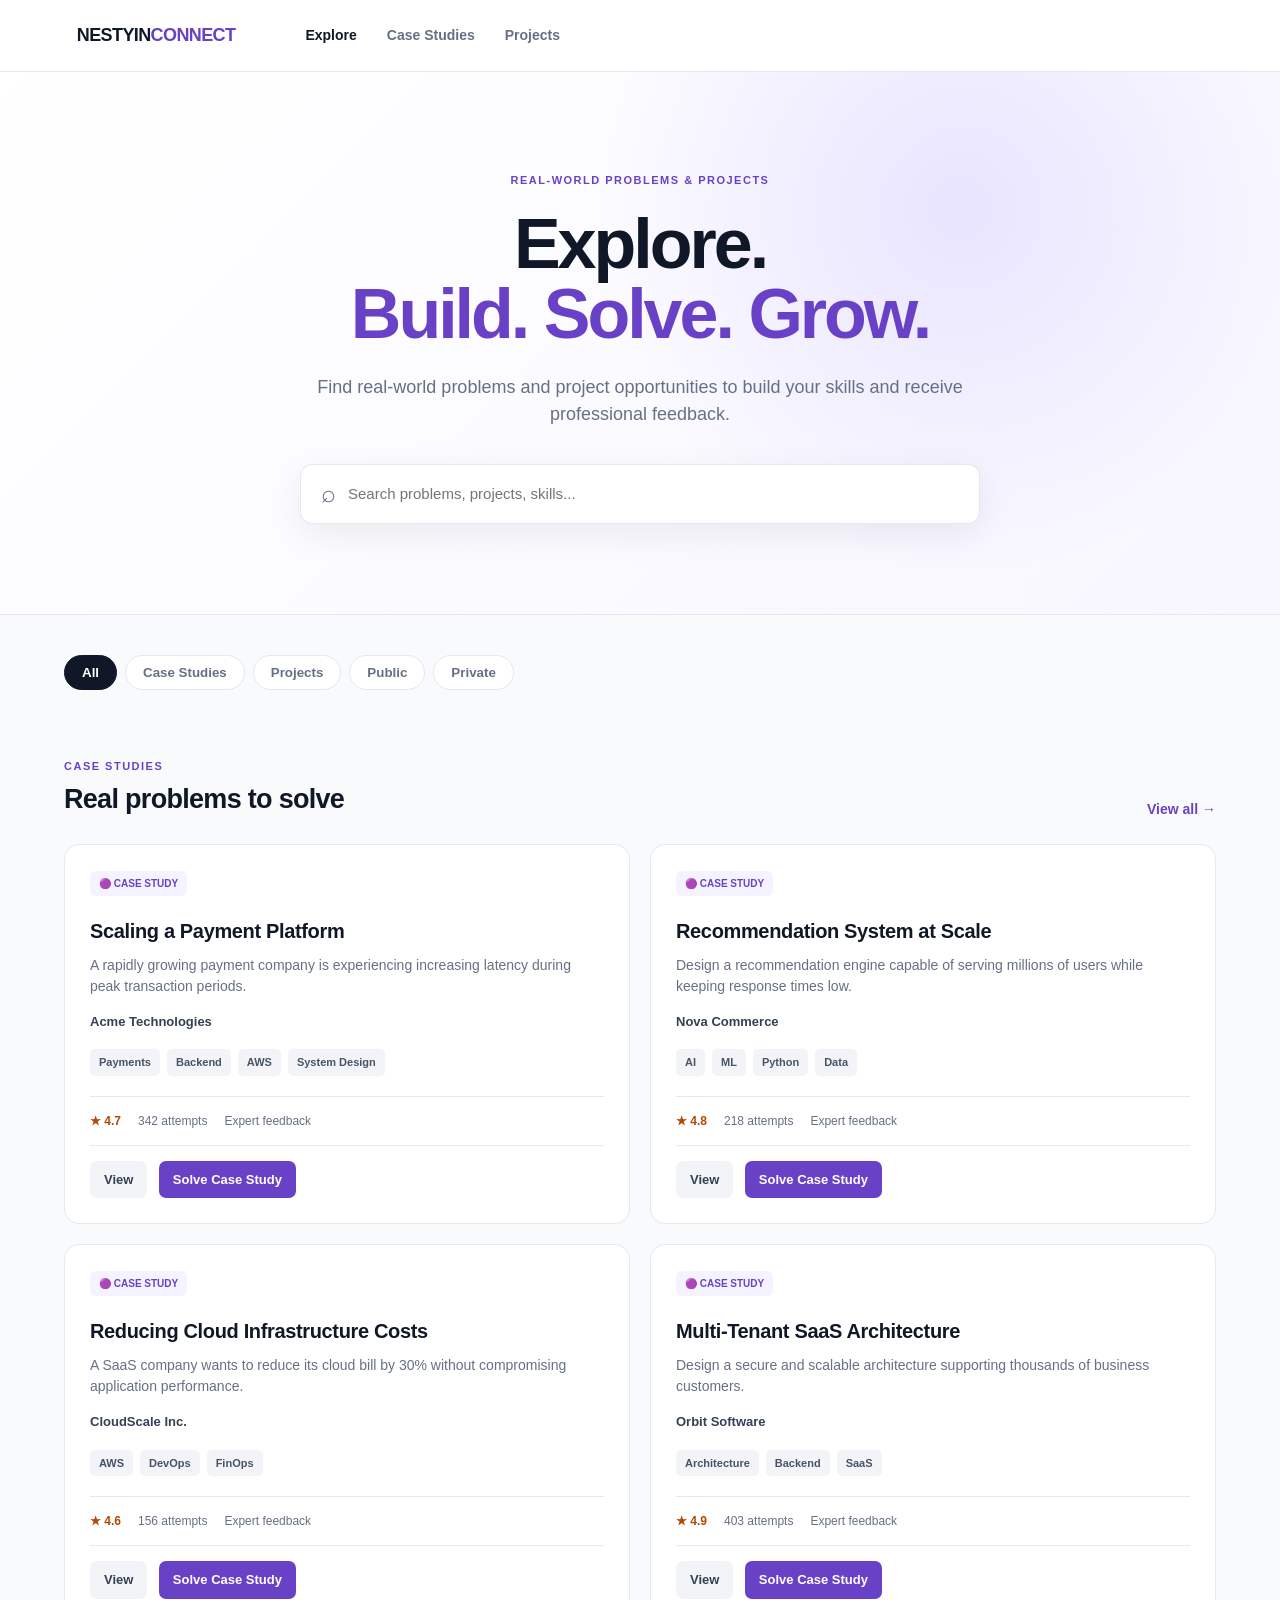
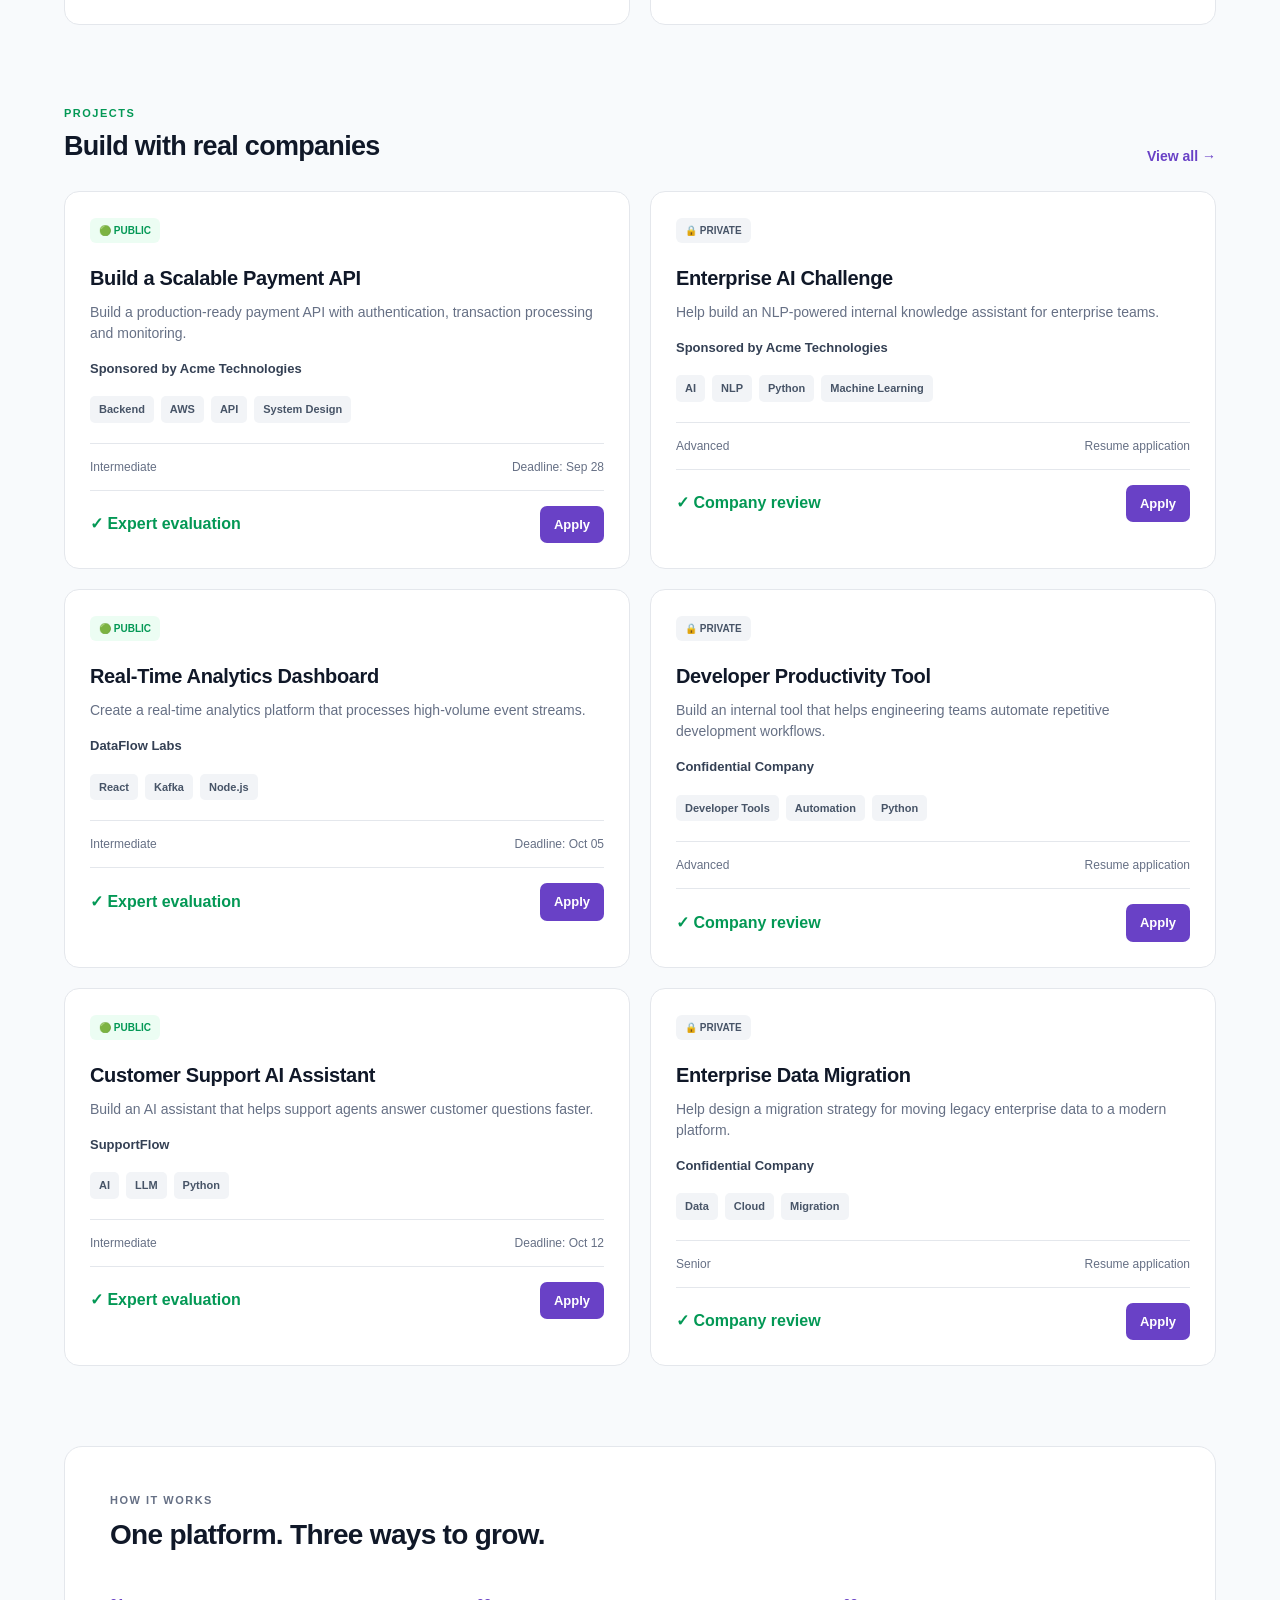
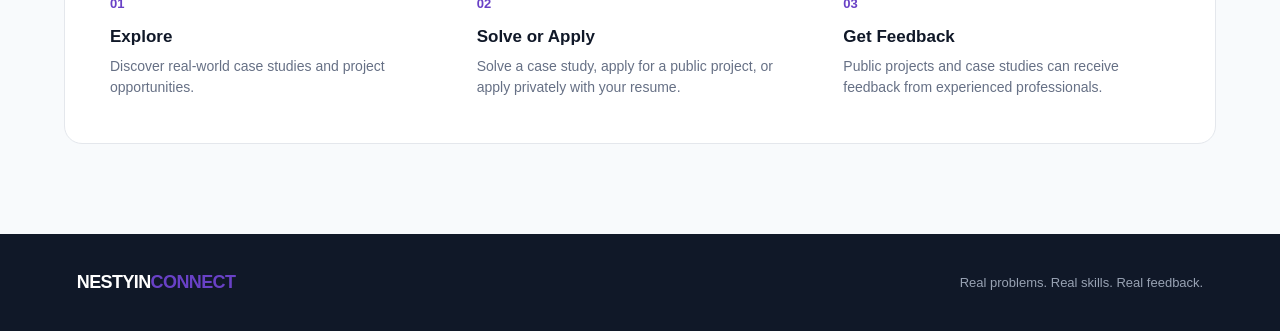
==== index.html @ cf571d7b "Remove test Worker flow" ====
<!DOCTYPE html>
<html lang="en">

<head>
  <meta charset="UTF-8">

  <meta
    name="viewport"
    content="width=device-width, initial-scale=1.0"
  >

  <title>Nestyin Connect — Explore</title>

  <link rel="stylesheet" href="style.css">
</head>


<body>


<header class="navbar">

  <div class="logo">
    NESTYIN<span>CONNECT</span>
  </div>

  <nav>

    <a
      href="index.html"
      class="active"
    >
      Explore
    </a>

    <a href="#case-studies">
      Case Studies
    </a>

    <a href="#projects">
      Projects
    </a>

  </nav>

</header>



<main>


<!-- HERO -->

<section class="hero">

  <div class="hero-content">

    <div class="eyebrow">
      REAL-WORLD PROBLEMS & PROJECTS
    </div>


    <h1>
      Explore.<br>
      <span>Build. Solve. Grow.</span>
    </h1>


    <p>
      Find real-world problems and project
      opportunities to build your skills
      and receive professional feedback.
    </p>


    <div class="search-box">

      <span>⌕</span>

      <input
        id="searchInput"
        type="text"
        placeholder="Search problems, projects, skills..."
      >

    </div>

  </div>

</section>



<section class="content">


<!-- FILTERS -->

<div class="filters">

  <button
    class="filter active"
    data-filter="all"
  >
    All
  </button>


  <button
    class="filter"
    data-filter="case"
  >
    Case Studies
  </button>


  <button
    class="filter"
    data-filter="project"
  >
    Projects
  </button>


  <button
    class="filter"
    data-filter="public"
  >
    Public
  </button>


  <button
    class="filter"
    data-filter="private"
  >
    Private
  </button>

</div>



<!-- CASE STUDIES -->

<section
  class="section"
  id="case-studies"
>

  <div class="section-header">

    <div>

      <div class="section-label purple">
        CASE STUDIES
      </div>

      <h2>
        Real problems to solve
      </h2>

    </div>


    <a href="#case-studies">
      View all →
    </a>

  </div>



  <div class="cards">


    <!-- CASE STUDY 1 -->

    <article
      class="card searchable case-item"
    >

      <div class="badge case">
        🟣 CASE STUDY
      </div>


      <h3>
        Scaling a Payment Platform
      </h3>


      <p>
        A rapidly growing payment company is
        experiencing increasing latency during
        peak transaction periods.
      </p>


      <div class="company">
        Acme Technologies
      </div>


      <div class="tags">

        <span>Payments</span>
        <span>Backend</span>
        <span>AWS</span>
        <span>System Design</span>

      </div>


      <div class="card-info">

        <span>★ 4.7</span>

        <span>342 attempts</span>

        <span>Expert feedback</span>

      </div>


      <div class="card-footer">

        <div>

          <a
            href="case-study.html"
            class="secondary"
          >
            View
          </a>

          <a
            href="solve-case-study.html?caseId=case-payment-scaling"
            class="primary"
          >
            Solve Case Study
          </a>

        </div>

      </div>

    </article>



    <!-- CASE STUDY 2 -->

    <article
      class="card searchable case-item"
    >

      <div class="badge case">
        🟣 CASE STUDY
      </div>


      <h3>
        Recommendation System at Scale
      </h3>


      <p>
        Design a recommendation engine capable
        of serving millions of users while
        keeping response times low.
      </p>


      <div class="company">
        Nova Commerce
      </div>


      <div class="tags">

        <span>AI</span>
        <span>ML</span>
        <span>Python</span>
        <span>Data</span>

      </div>


      <div class="card-info">

        <span>★ 4.8</span>

        <span>218 attempts</span>

        <span>Expert feedback</span>

      </div>


      <div class="card-footer">

        <div>

          <a
            href="case-study.html"
            class="secondary"
          >
            View
          </a>

          <a
            href="solve-case-study.html?caseId=case-recommendation-scale"
            class="primary"
          >
            Solve Case Study
          </a>

        </div>

      </div>

    </article>



    <!-- CASE STUDY 3 -->

    <article
      class="card searchable case-item"
    >

      <div class="badge case">
        🟣 CASE STUDY
      </div>


      <h3>
        Reducing Cloud Infrastructure Costs
      </h3>


      <p>
        A SaaS company wants to reduce its
        cloud bill by 30% without compromising
        application performance.
      </p>


      <div class="company">
        CloudScale Inc.
      </div>


      <div class="tags">

        <span>AWS</span>
        <span>DevOps</span>
        <span>FinOps</span>

      </div>


      <div class="card-info">

        <span>★ 4.6</span>

        <span>156 attempts</span>

        <span>Expert feedback</span>

      </div>


      <div class="card-footer">

        <div>

          <a
            href="case-study.html"
            class="secondary"
          >
            View
          </a>

          <a
            href="solve-case-study.html?caseId=case-cloud-cost-reduction"
            class="primary"
          >
            Solve Case Study
          </a>

        </div>

      </div>

    </article>



    <!-- CASE STUDY 4 -->

    <article
      class="card searchable case-item"
    >

      <div class="badge case">
        🟣 CASE STUDY
      </div>


      <h3>
        Multi-Tenant SaaS Architecture
      </h3>


      <p>
        Design a secure and scalable architecture
        supporting thousands of business customers.
      </p>


      <div class="company">
        Orbit Software
      </div>


      <div class="tags">

        <span>Architecture</span>
        <span>Backend</span>
        <span>SaaS</span>

      </div>


      <div class="card-info">

        <span>★ 4.9</span>

        <span>403 attempts</span>

        <span>Expert feedback</span>

      </div>


      <div class="card-footer">

        <div>

          <a
            href="case-study.html"
            class="secondary"
          >
            View
          </a>

          <a
            href="solve-case-study.html?caseId=case-multitenant-saas"
            class="primary"
          >
            Solve Case Study
          </a>

        </div>

      </div>

    </article>

  </div>

</section>



<!-- PROJECTS -->

<section
  class="section"
  id="projects"
>

  <div class="section-header">

    <div>

      <div class="section-label green">
        PROJECTS
      </div>

      <h2>
        Build with real companies
      </h2>

    </div>


    <a href="#projects">
      View all →
    </a>

  </div>



  <div class="cards">


    <!-- PUBLIC PROJECT 1 -->

    <article
      class="card searchable project-item public-item"
    >

      <div class="badge public">
        🟢 PUBLIC
      </div>


      <h3>
        Build a Scalable Payment API
      </h3>


      <p>
        Build a production-ready payment API
        with authentication, transaction processing
        and monitoring.
      </p>


      <div class="company">
        Sponsored by Acme Technologies
      </div>


      <div class="tags">

        <span>Backend</span>
        <span>AWS</span>
        <span>API</span>
        <span>System Design</span>

      </div>


      <div class="project-meta">

        <span>Intermediate</span>

        <span>Deadline: Sep 28</span>

      </div>


      <div class="card-footer">

        <span class="evaluation">
          ✓ Expert evaluation
        </span>


        <a
          href="apply.html?projectId=project-payment-api&type=public"
          class="primary"
        >
          Apply
        </a>

      </div>

    </article>



    <!-- PRIVATE PROJECT 1 -->

    <article
      class="card searchable project-item private-item"
    >

      <div class="badge private">
        🔒 PRIVATE
      </div>


      <h3>
        Enterprise AI Challenge
      </h3>


      <p>
        Help build an NLP-powered internal
        knowledge assistant for enterprise teams.
      </p>


      <div class="company">
        Sponsored by Acme Technologies
      </div>


      <div class="tags">

        <span>AI</span>
        <span>NLP</span>
        <span>Python</span>
        <span>Machine Learning</span>

      </div>


      <div class="project-meta">

        <span>Advanced</span>

        <span>Resume application</span>

      </div>


      <div class="card-footer">

        <span class="evaluation">
          ✓ Company review
        </span>


        <a
          href="apply.html?projectId=project-enterprise-ai&type=private"
          class="primary"
        >
          Apply
        </a>

      </div>

    </article>



    <!-- PUBLIC PROJECT 2 -->

    <article
      class="card searchable project-item public-item"
    >

      <div class="badge public">
        🟢 PUBLIC
      </div>


      <h3>
        Real-Time Analytics Dashboard
      </h3>


      <p>
        Create a real-time analytics platform
        that processes high-volume event streams.
      </p>


      <div class="company">
        DataFlow Labs
      </div>


      <div class="tags">

        <span>React</span>
        <span>Kafka</span>
        <span>Node.js</span>

      </div>


      <div class="project-meta">

        <span>Intermediate</span>

        <span>Deadline: Oct 05</span>

      </div>


      <div class="card-footer">

        <span class="evaluation">
          ✓ Expert evaluation
        </span>


        <a
          href="apply.html?projectId=project-realtime-analytics&type=public"
          class="primary"
        >
          Apply
        </a>

      </div>

    </article>



    <!-- PRIVATE PROJECT 2 -->

    <article
      class="card searchable project-item private-item"
    >

      <div class="badge private">
        🔒 PRIVATE
      </div>


      <h3>
        Developer Productivity Tool
      </h3>


      <p>
        Build an internal tool that helps
        engineering teams automate repetitive
        development workflows.
      </p>


      <div class="company">
        Confidential Company
      </div>


      <div class="tags">

        <span>Developer Tools</span>
        <span>Automation</span>
        <span>Python</span>

      </div>


      <div class="project-meta">

        <span>Advanced</span>

        <span>Resume application</span>

      </div>


      <div class="card-footer">

        <span class="evaluation">
          ✓ Company review
        </span>


        <a
          href="apply.html?projectId=project-developer-productivity&type=private"
          class="primary"
        >
          Apply
        </a>

      </div>

    </article>



    <!-- PUBLIC PROJECT 3 -->

    <article
      class="card searchable project-item public-item"
    >

      <div class="badge public">
        🟢 PUBLIC
      </div>


      <h3>
        Customer Support AI Assistant
      </h3>


      <p>
        Build an AI assistant that helps
        support agents answer customer questions faster.
      </p>


      <div class="company">
        SupportFlow
      </div>


      <div class="tags">

        <span>AI</span>
        <span>LLM</span>
        <span>Python</span>

      </div>


      <div class="project-meta">

        <span>Intermediate</span>

        <span>Deadline: Oct 12</span>

      </div>


      <div class="card-footer">

        <span class="evaluation">
          ✓ Expert evaluation
        </span>


        <a
          href="apply.html?projectId=project-support-ai&type=public"
          class="primary"
        >
          Apply
        </a>

      </div>

    </article>



    <!-- PRIVATE PROJECT 3 -->

    <article
      class="card searchable project-item private-item"
    >

      <div class="badge private">
        🔒 PRIVATE
      </div>


      <h3>
        Enterprise Data Migration
      </h3>


      <p>
        Help design a migration strategy for
        moving legacy enterprise data to a modern platform.
      </p>


      <div class="company">
        Confidential Company
      </div>


      <div class="tags">

        <span>Data</span>
        <span>Cloud</span>
        <span>Migration</span>

      </div>


      <div class="project-meta">

        <span>Senior</span>

        <span>Resume application</span>

      </div>


      <div class="card-footer">

        <span class="evaluation">
          ✓ Company review
        </span>


        <a
          href="apply.html?projectId=project-enterprise-migration&type=private"
          class="primary"
        >
          Apply
        </a>

      </div>

    </article>

  </div>

</section>



<!-- HOW IT WORKS -->

<section class="how">

  <div class="section-label">
    HOW IT WORKS
  </div>


  <h2>
    One platform. Three ways to grow.
  </h2>


  <div class="steps">


    <div class="step">

      <span>01</span>

      <h3>
        Explore
      </h3>

      <p>
        Discover real-world case studies
        and project opportunities.
      </p>

    </div>


    <div class="step">

      <span>02</span>

      <h3>
        Solve or Apply
      </h3>

      <p>
        Solve a case study, apply for a public
        project, or apply privately with your resume.
      </p>

    </div>


    <div class="step">

      <span>03</span>

      <h3>
        Get Feedback
      </h3>

      <p>
        Public projects and case studies can
        receive feedback from experienced professionals.
      </p>

    </div>

  </div>

</section>


</section>

</main>



<footer>

  <div class="logo">
    NESTYIN<span>CONNECT</span>
  </div>


  <p>
    Real problems. Real skills. Real feedback.
  </p>

</footer>



<script src="app.js"></script>
</body>

</html>
---- style.css ----
* {
  box-sizing: border-box;
  margin: 0;
  padding: 0;
}


:root {

  --background: #f8fafc;

  --white: #ffffff;

  --text: #101828;

  --muted: #667085;

  --border: #e4e7ec;

  --purple: #6941c6;

  --purple-light: #f4f3ff;

  --green: #039855;

  --green-light: #ecfdf3;

  --private: #475467;

  --private-light: #f2f4f7;

}


html {
  scroll-behavior: smooth;
}


body {

  font-family:
    Inter,
    -apple-system,
    BlinkMacSystemFont,
    "Segoe UI",
    sans-serif;

  background: var(--background);

  color: var(--text);

  line-height: 1.5;

}



/* NAVBAR */

.navbar {

  height: 72px;

  padding: 0 6%;

  display: flex;

  align-items: center;

  gap: 70px;

  background: rgba(255, 255, 255, .96);

  border-bottom: 1px solid var(--border);

  position: sticky;

  top: 0;

  z-index: 20;

  backdrop-filter: blur(10px);

}


.logo {

  font-size: 18px;

  font-weight: 850;

  letter-spacing: -.6px;

  white-space: nowrap;

}


.logo span {
  color: var(--purple);
}


nav {

  display: flex;

  gap: 30px;

}


nav a {

  text-decoration: none;

  color: var(--muted);

  font-size: 14px;

  font-weight: 600;

}


nav a:hover,
nav a.active {

  color: var(--text);

}



/* HERO */

.hero {

  padding: 95px 20px 90px;

  background:

    radial-gradient(
      circle at 75% 25%,
      #e9e4ff 0,
      transparent 35%
    ),

    linear-gradient(
      135deg,
      #ffffff,
      #f8f6ff
    );

  border-bottom: 1px solid var(--border);

}


.hero-content {

  max-width: 850px;

  margin: auto;

  text-align: center;

}


.eyebrow {

  display: inline-block;

  color: var(--purple);

  font-size: 11px;

  font-weight: 800;

  letter-spacing: 1.5px;

  margin-bottom: 20px;

}


.hero h1 {

  font-size: clamp(42px, 6vw, 70px);

  line-height: 1;

  letter-spacing: -3px;

  margin-bottom: 25px;

}


.hero h1 span {
  color: var(--purple);
}


.hero p {

  max-width: 650px;

  margin: auto;

  color: var(--muted);

  font-size: 18px;

}



/* SEARCH */

.search-box {

  max-width: 680px;

  height: 60px;

  margin: 36px auto 0;

  padding: 0 20px;

  display: flex;

  align-items: center;

  gap: 12px;

  background: white;

  border: 1px solid var(--border);

  border-radius: 12px;

  box-shadow:
    0 10px 35px rgba(16, 24, 40, .07);

}


.search-box span {

  font-size: 25px;

  color: #667085;

}


.search-box input {

  width: 100%;

  border: 0;

  outline: 0;

  background: transparent;

  font-size: 15px;

}



/* CONTENT */

.content {

  max-width: 1200px;

  margin: auto;

  padding: 40px 24px 90px;

}



/* FILTERS */

.filters {

  display: flex;

  gap: 8px;

  margin-bottom: 65px;

  overflow-x: auto;

  padding-bottom: 3px;

}


.filter {

  border: 1px solid var(--border);

  background: white;

  color: var(--muted);

  padding: 9px 17px;

  border-radius: 30px;

  font-weight: 650;

  cursor: pointer;

  white-space: nowrap;

}


.filter.active {

  background: #101828;

  color: white;

  border-color: #101828;

}



/* SECTIONS */

.section {

  margin-bottom: 80px;

}


.section-header {

  display: flex;

  justify-content: space-between;

  align-items: flex-end;

  margin-bottom: 24px;

}


.section-header h2 {

  font-size: 27px;

  letter-spacing: -.7px;

}


.section-header a {

  color: var(--purple);

  font-size: 14px;

  font-weight: 700;

  text-decoration: none;

}


.section-label {

  color: #667085;

  font-size: 11px;

  font-weight: 850;

  letter-spacing: 1.5px;

  margin-bottom: 5px;

}


.section-label.purple {
  color: var(--purple);
}


.section-label.green {
  color: var(--green);
}



/* CARDS */

.cards {

  display: grid;

  grid-template-columns:
    repeat(2, minmax(0, 1fr));

  gap: 20px;

}


.card {

  background: white;

  border: 1px solid var(--border);

  border-radius: 15px;

  padding: 25px;

  transition:
    transform .2s,
    box-shadow .2s;

}


.card:hover {

  transform: translateY(-3px);

  box-shadow:
    0 14px 40px rgba(16, 24, 40, .08);

}


.badge {

  display: inline-flex;

  align-items: center;

  border-radius: 6px;

  padding: 5px 9px;

  margin-bottom: 20px;

  font-size: 10px;

  font-weight: 850;

}


.badge.case {

  color: var(--purple);

  background: var(--purple-light);

}


.badge.public {

  color: var(--green);

  background: var(--green-light);

}


.badge.private {

  color: var(--private);

  background: var(--private-light);

}


.card h3 {

  font-size: 20px;

  letter-spacing: -.35px;

  margin-bottom: 9px;

}


.card p {

  color: var(--muted);

  font-size: 14px;

  margin-bottom: 15px;

}


.company {

  color: #344054;

  font-size: 13px;

  font-weight: 700;

  margin-bottom: 18px;

}



/* TAGS */

.tags {

  display: flex;

  flex-wrap: wrap;

  gap: 7px;

  margin-bottom: 20px;

}


.tags span {

  padding: 5px 9px;

  background: #f2f4f7;

  border-radius: 5px;

  color: #475467;

  font-size: 11px;

  font-weight: 600;

}



/* INFO */

.card-info {

  display: flex;

  gap: 17px;

  padding: 15px 0;

  border-top: 1px solid var(--border);

  color: var(--muted);

  font-size: 12px;

}


.card-info span:first-child {

  color: #b54708;

  font-weight: 750;

}


.project-meta {

  display: flex;

  justify-content: space-between;

  padding: 14px 0;

  border-top: 1px solid var(--border);

  color: var(--muted);

  font-size: 12px;

}



/* FOOTER */

.card-footer {

  display: flex;

  justify-content: space-between;

  align-items: center;

  padding-top: 15px;

  border-top: 1px solid var(--border);

}


.card-footer a {

  display: inline-block;

  border-radius: 7px;

  padding: 9px 14px;

  font-weight: 700;

  font-size: 13px;

  text-decoration: none;

}


.primary {

  color: white;

  background: var(--purple);

}


.primary:hover {

  background: #53389e;

}


.secondary {

  color: #344054;

  background: #f2f4f7;

  margin-right: 7px;

}


.evaluation {

  color: var(--green);

  font-weight: 650;

}



/* HOW IT WORKS */

.how {

  padding: 45px;

  background: white;

  border: 1px solid var(--border);

  border-radius: 18px;

}


.how h2 {

  font-size: 28px;

  letter-spacing: -.7px;

  margin-bottom: 35px;

}


.steps {

  display: grid;

  grid-template-columns:
    repeat(3, 1fr);

  gap: 40px;

}


.step span {

  color: var(--purple);

  font-size: 13px;

  font-weight: 850;

}


.step h3 {

  margin: 9px 0 7px;

  font-size: 17px;

}


.step p {

  color: var(--muted);

  font-size: 14px;

}



/* FOOTER */

footer {

  padding: 35px 6%;

  display: flex;

  justify-content: space-between;

  align-items: center;

  background: #101828;

  color: white;

}


footer p {

  color: #98a2b3;

  font-size: 13px;

}



/* MOBILE */

@media (max-width: 800px) {

  .navbar {

    padding: 0 20px;

    gap: 25px;

  }


  nav {

    gap: 16px;

  }


  nav a {

    font-size: 12px;

  }


  .hero {

    padding: 70px 20px;

  }


  .hero h1 {

    font-size: 45px;

    letter-spacing: -2px;

  }


  .content {

    padding: 30px 18px 70px;

  }


  .cards {

    grid-template-columns: 1fr;

  }


  .steps {

    grid-template-columns: 1fr;

  }


  .how {

    padding: 30px 22px;

  }


  .section-header a {

    display: none;

  }


  footer {

    flex-direction: column;

    align-items: flex-start;

    gap: 10px;

  }

}


/* DETAIL AND APPLICATION PAGES */

.detail-page,
.application-page {
  max-width: 1100px;
  margin: 0 auto;
  padding: 70px 20px 100px;
}

.detail-layout {
  display: grid;
  grid-template-columns: minmax(0, 1.4fr) minmax(280px, .6fr);
  gap: 50px;
  align-items: start;
}

.detail-copy h1,
.application-header h1 {
  max-width: 760px;
  margin-bottom: 18px;
  font-size: clamp(38px, 6vw, 64px);
  line-height: 1.05;
  letter-spacing: -2px;
}

.detail-copy h2 {
  margin: 42px 0 12px;
  font-size: 24px;
}

.detail-copy p,
.detail-lead,
.detail-panel p,
.application-header p {
  color: var(--muted);
  font-size: 17px;
}

.detail-lead {
  max-width: 680px;
  margin-bottom: 20px;
}

.detail-panel {
  padding: 28px;
  background: white;
  border: 1px solid var(--border);
  border-radius: 12px;
  box-shadow: 0 14px 40px rgba(16, 24, 40, .06);
}

.detail-panel h2 {
  margin-bottom: 8px;
  font-size: 24px;
}

.button-link {
  display: inline-block;
  margin-top: 24px;
  padding: 11px 16px;
  border-radius: 7px;
  text-decoration: none;
  font-weight: 700;
  font-size: 13px;
}

.application-header {
  max-width: 720px;
  margin-bottom: 36px;
}

.application-form {
  max-width: 760px;
  padding: 34px;
  background: white;
  border: 1px solid var(--border);
  border-radius: 12px;
}

.form-grid {
  display: grid;
  grid-template-columns: repeat(2, minmax(0, 1fr));
  gap: 20px;
  margin-bottom: 20px;
}

.application-form label {
  display: grid;
  gap: 7px;
  margin-bottom: 20px;
  color: #344054;
  font-size: 13px;
  font-weight: 700;
}

.application-form input {
  width: 100%;
  min-height: 44px;
  padding: 10px 12px;
  color: var(--text);
  background: white;
  border: 1px solid #d0d5dd;
  border-radius: 7px;
  font: inherit;
  font-weight: 400;
}

.application-form input:focus {
  outline: 3px solid var(--purple-light);
  border-color: var(--purple);
}

.form-note {
  margin: 4px 0 20px;
  color: var(--muted);
  font-size: 12px;
}

.submit-button {
  border: 0;
  border-radius: 7px;
  padding: 12px 17px;
  font: inherit;
  font-size: 13px;
  font-weight: 700;
  cursor: pointer;
}

.submit-button:disabled {
  cursor: wait;
  opacity: .65;
}

.form-status {
  min-height: 22px;
  margin-top: 16px;
  color: var(--muted);
  font-size: 13px;
}

.form-status.success {
  color: var(--green);
}

.form-status.error {
  color: #b42318;
}

@media (max-width: 800px) {
  .detail-page,
  .application-page {
    padding: 45px 18px 70px;
  }

  .detail-layout,
  .form-grid {
    grid-template-columns: 1fr;
  }

  .application-form {
    padding: 24px 20px;
  }
}
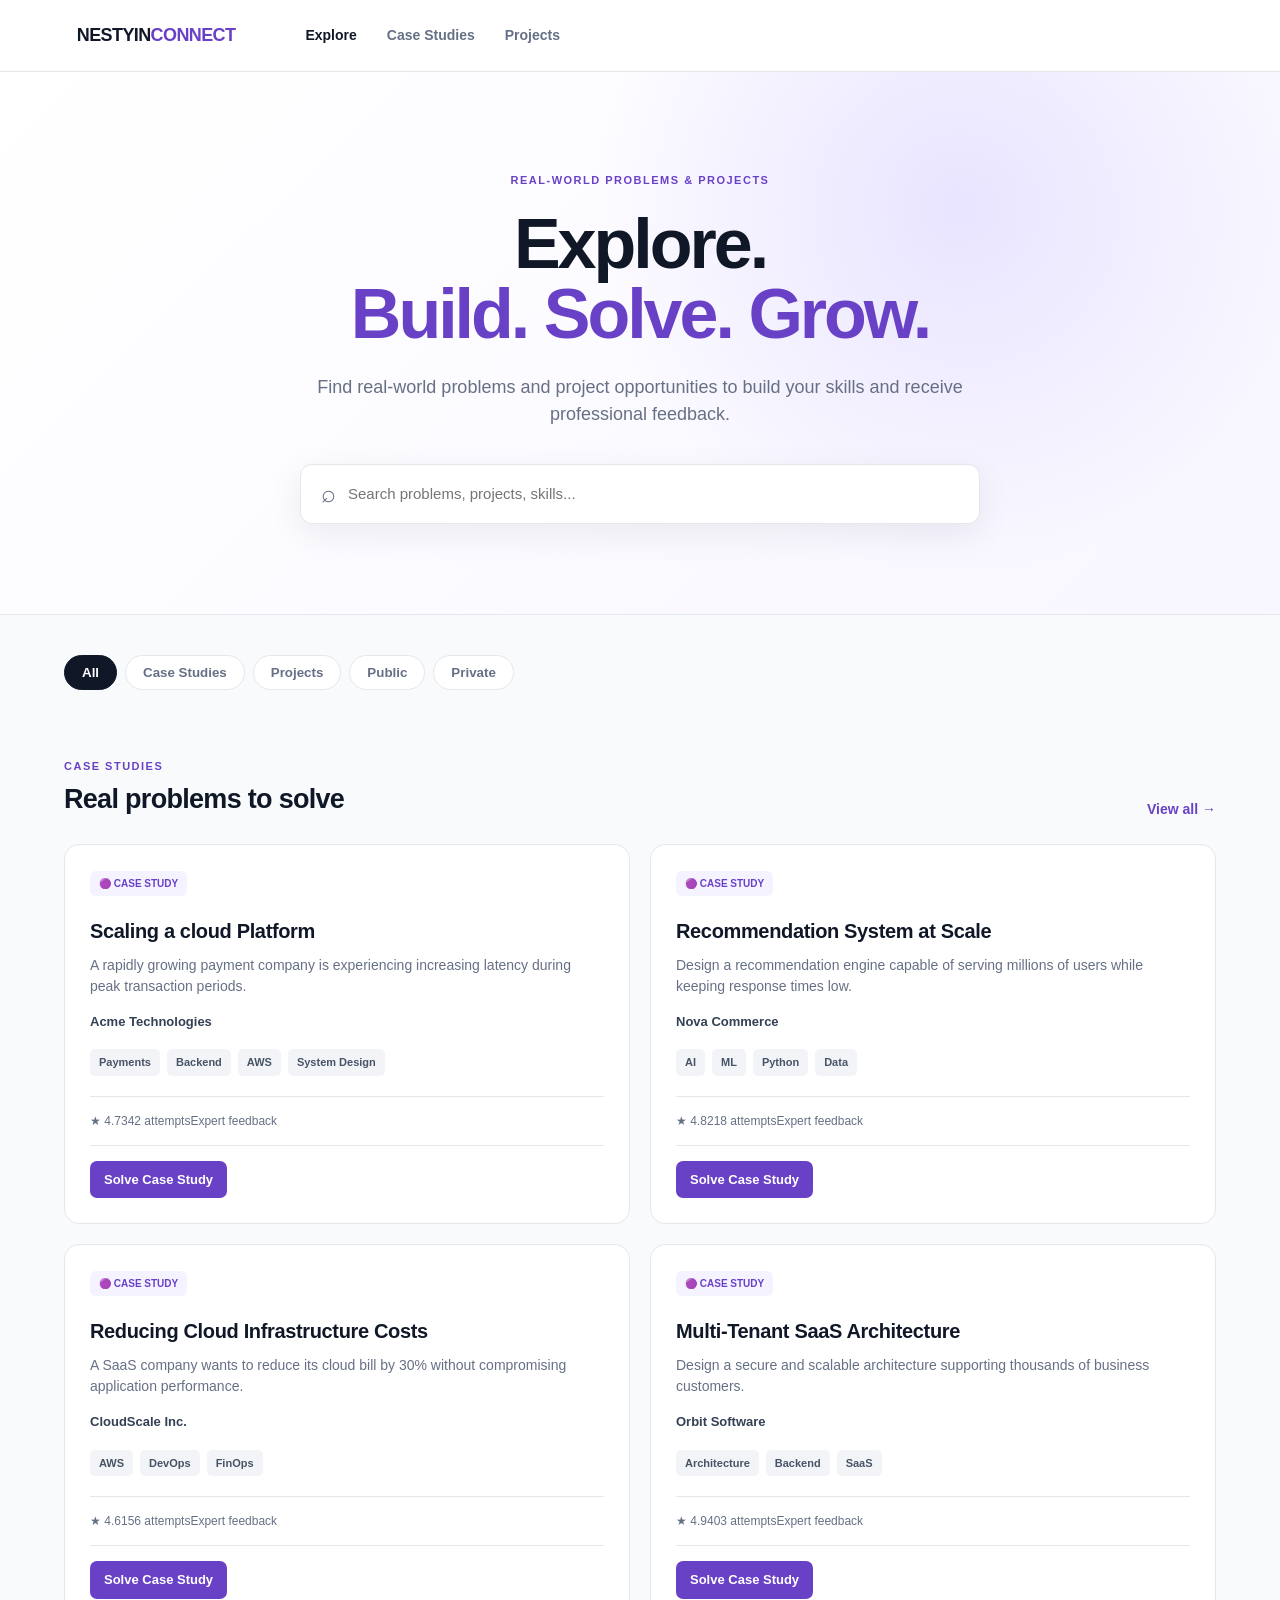
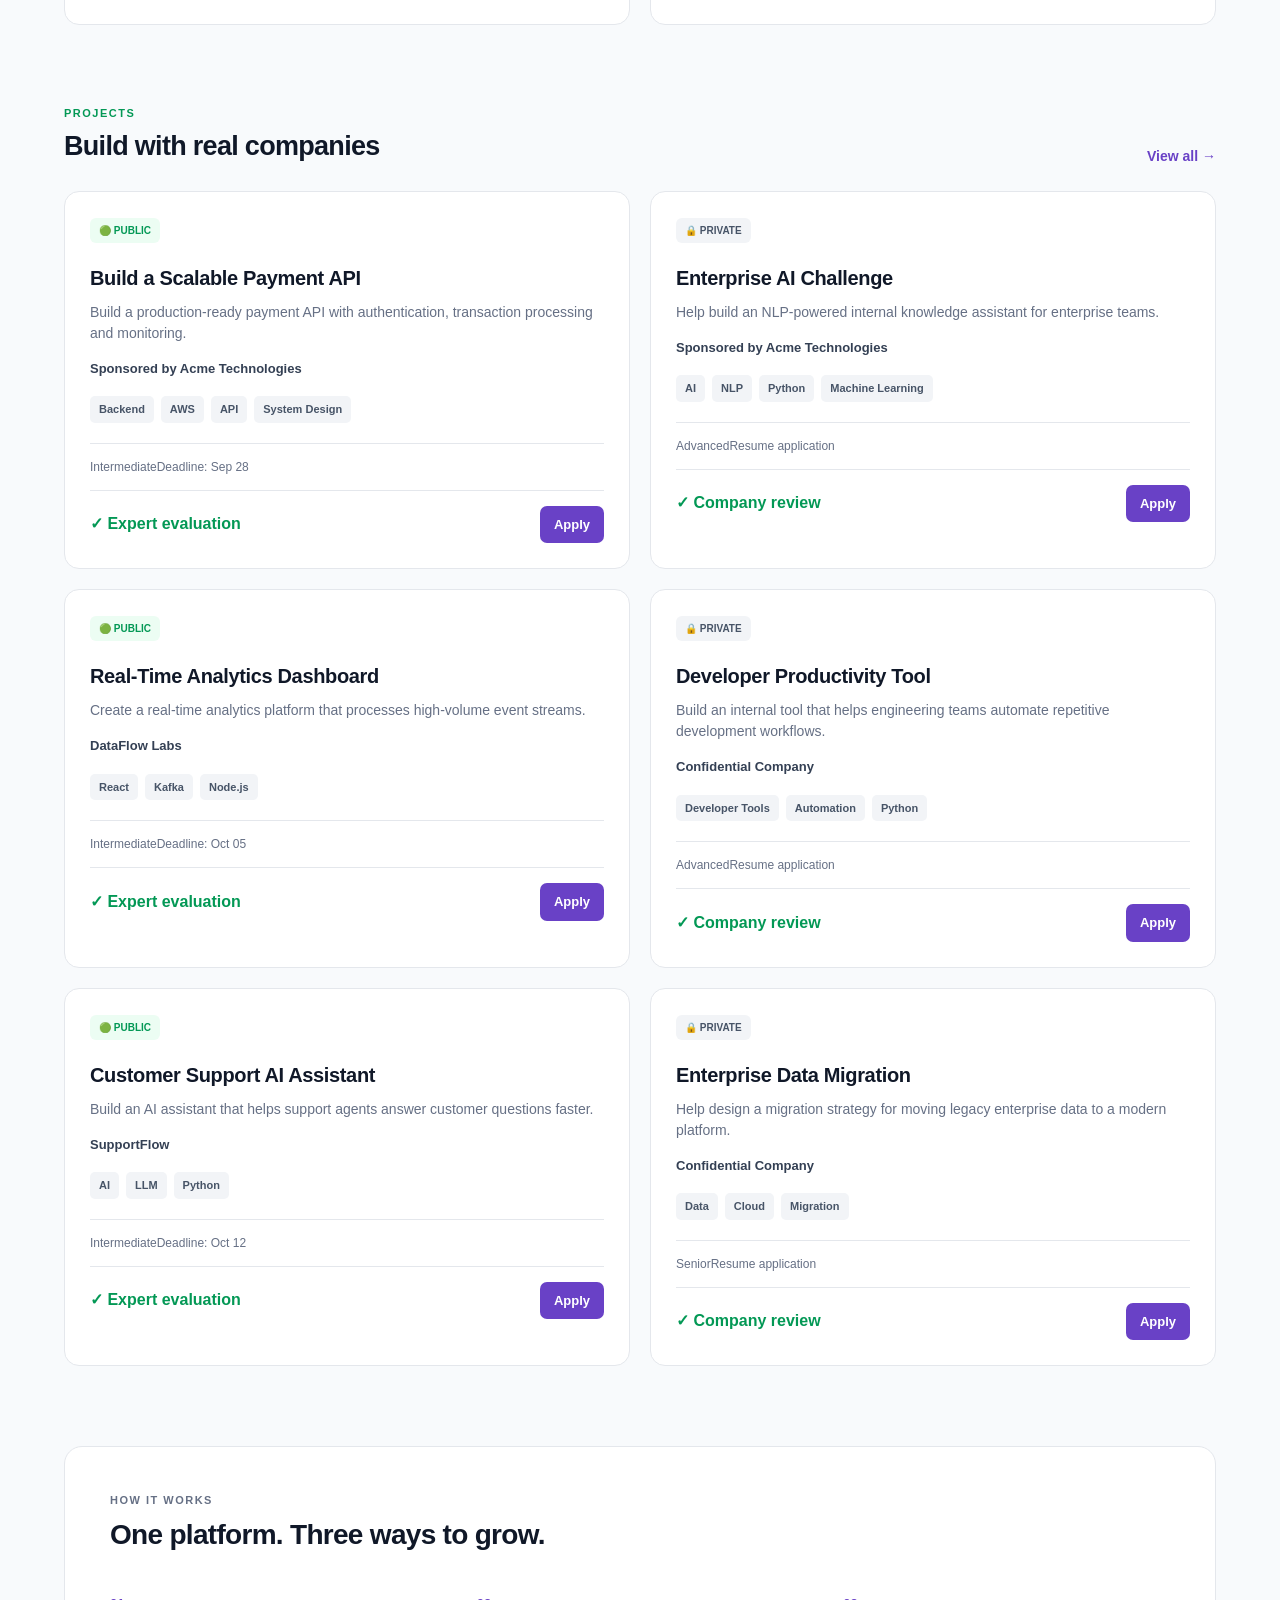
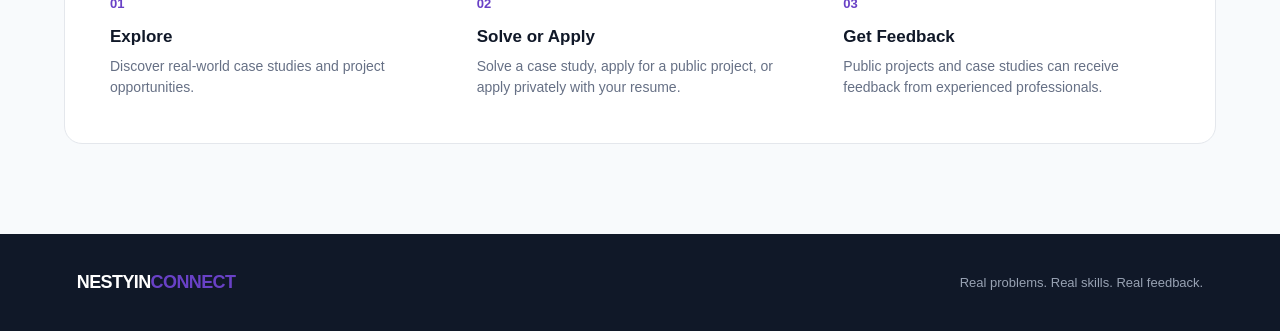
==== commit 111496bd: "Render opportunities from JSON" ====
--- a/index.html
+++ b/index.html
@@ -172,7 +172,7 @@
 
 
 
-  <div class="cards">
+  <div class="cards" id="caseStudyCards">
 
 
     <!-- CASE STUDY 1 -->
@@ -506,7 +506,7 @@
 
 
 
-  <div class="cards">
+  <div class="cards" id="projectCards">
 
 
     <!-- PUBLIC PROJECT 1 -->
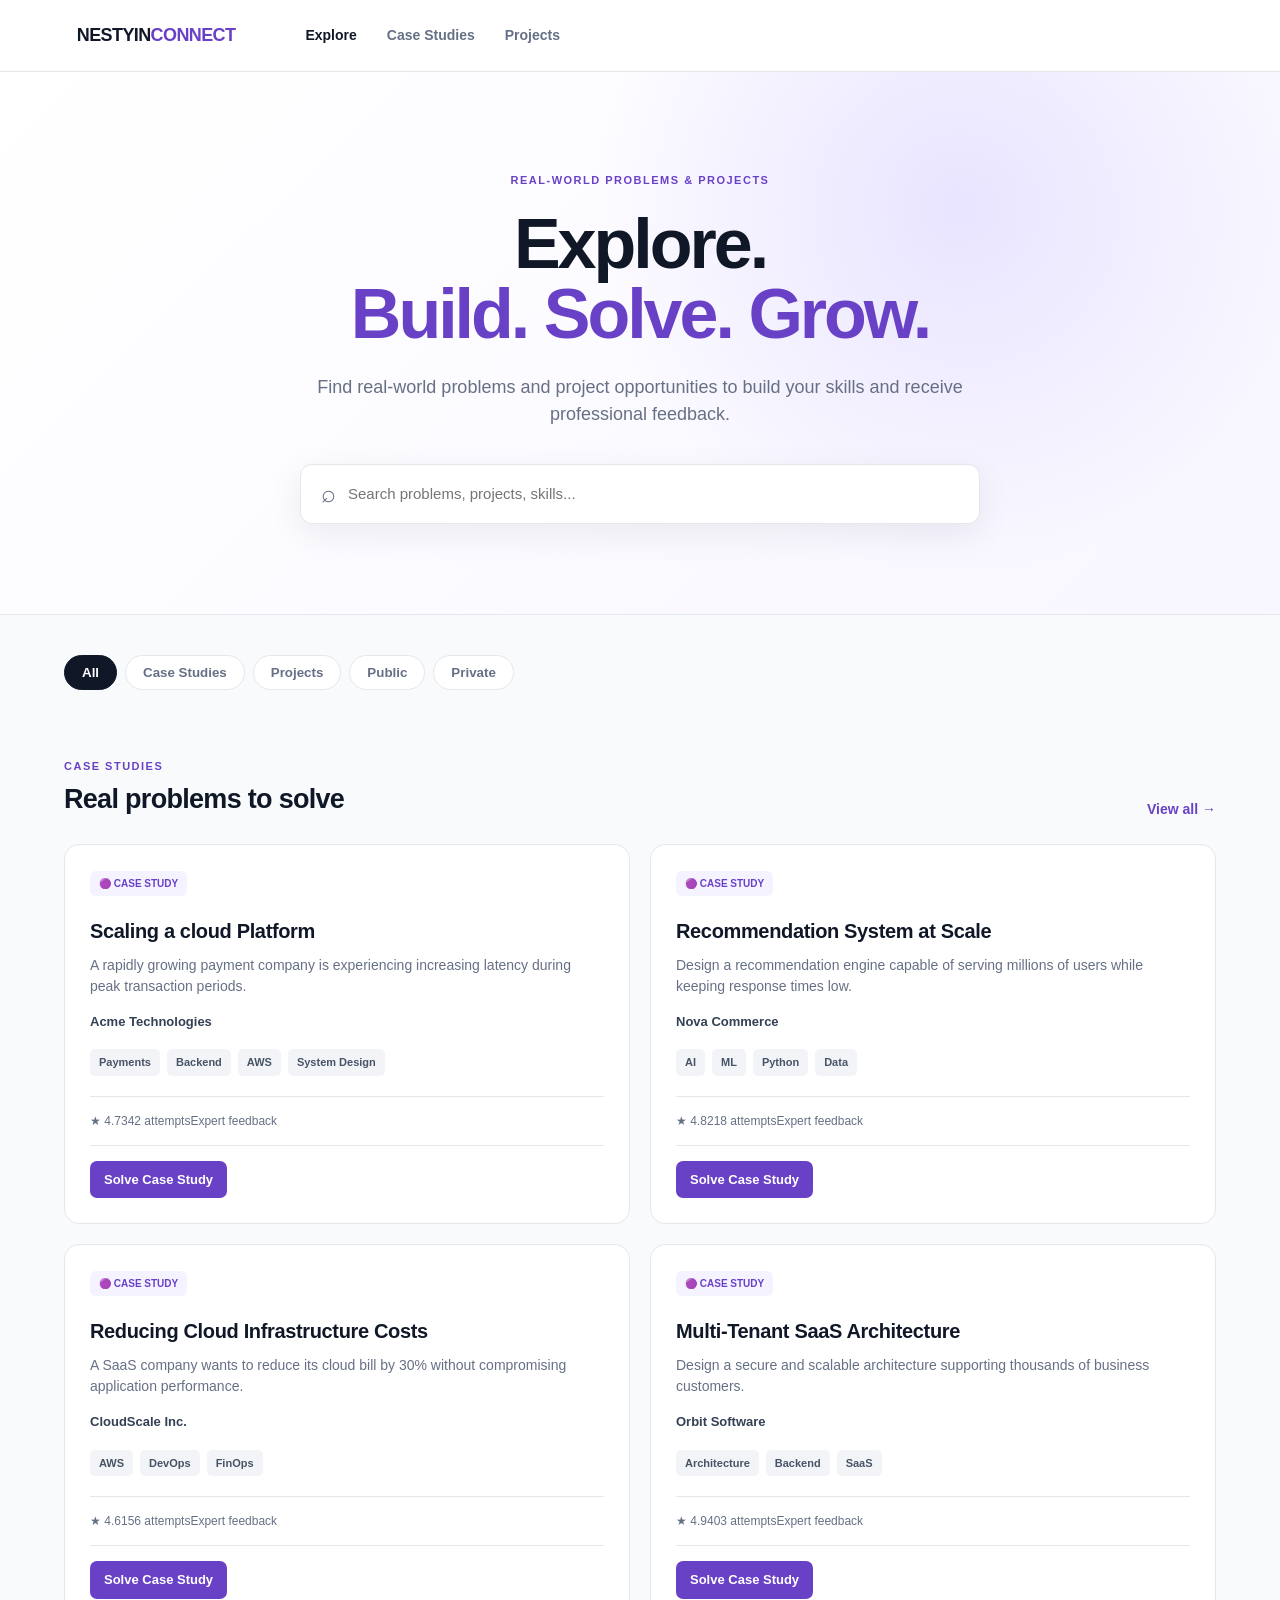
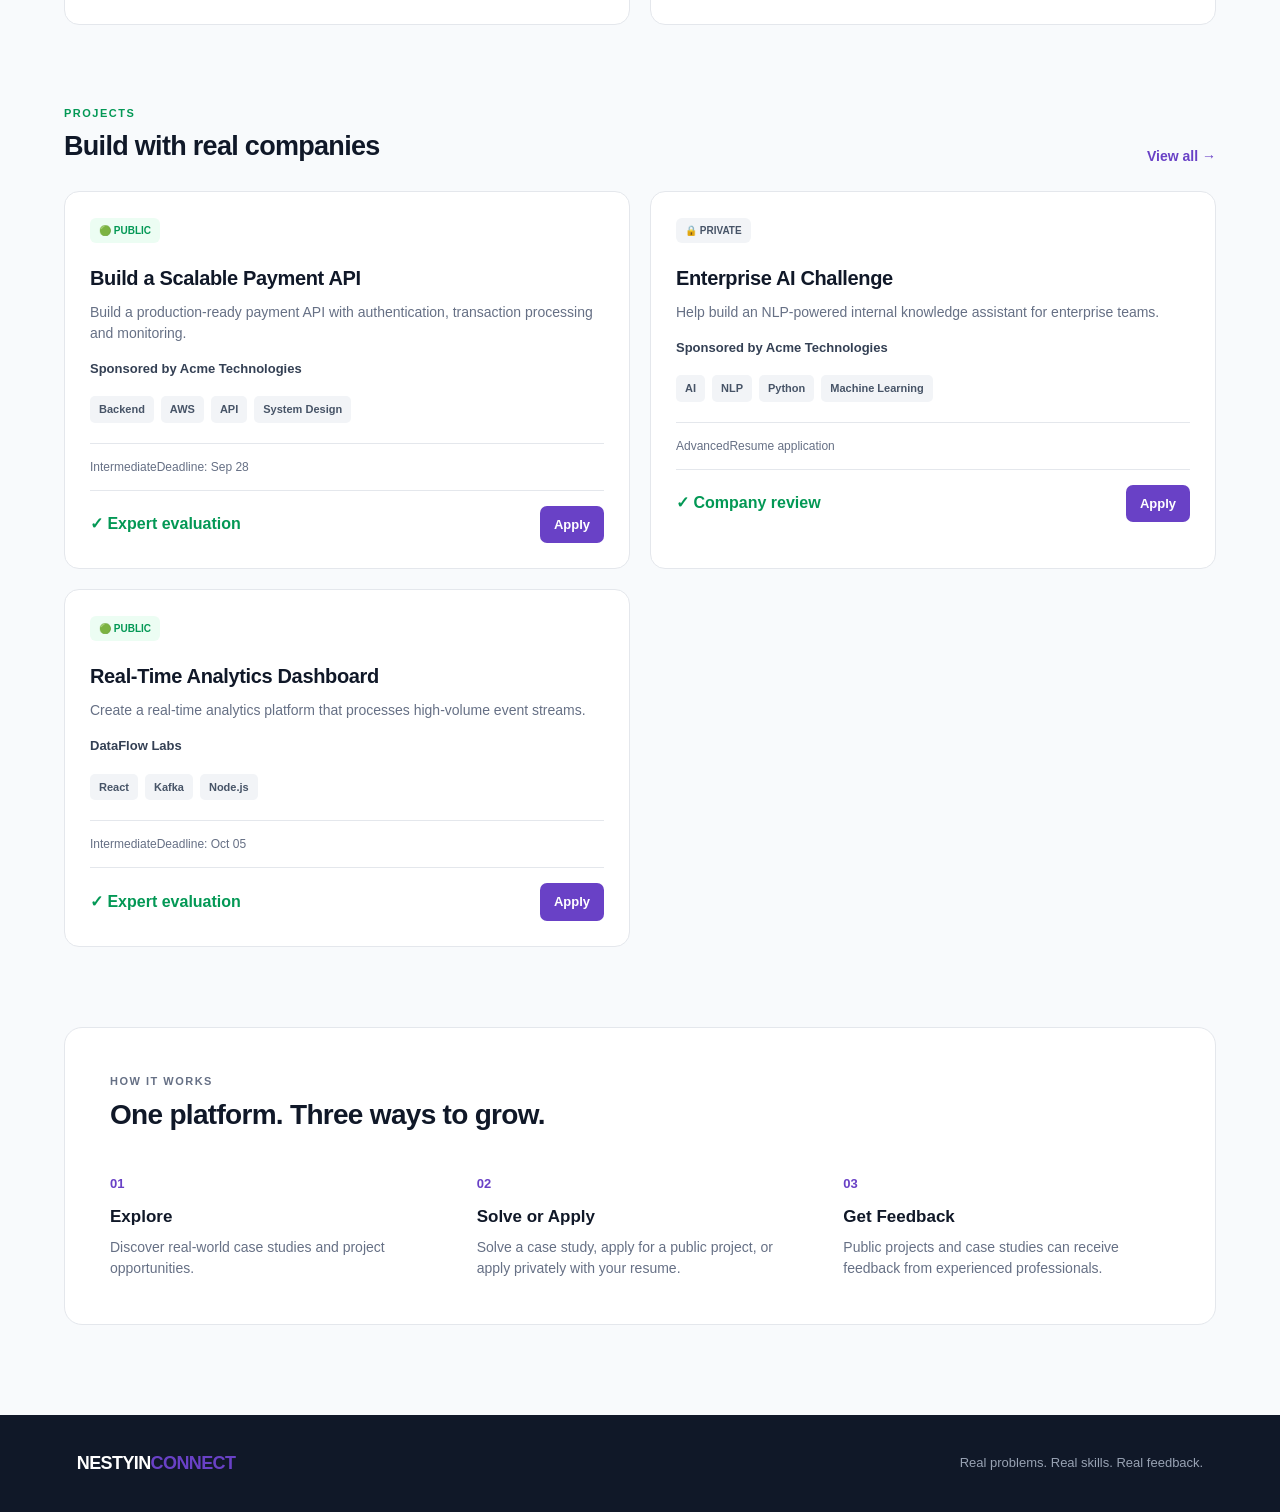
==== commit 27e25e5e: "Add featured opportunity flags" ====
--- a/index.html
+++ b/index.html
@@ -15,7 +15,7 @@
 </head>
 
 
-<body>
+<body data-view="main">
 
 
 <header class="navbar">
@@ -33,11 +33,11 @@
       Explore
     </a>
 
-    <a href="#case-studies">
+    <a href="view-all.html#case-studies">
       Case Studies
     </a>
 
-    <a href="#projects">
+    <a href="view-all.html#projects">
       Projects
     </a>
 
@@ -187,7 +187,7 @@
 
 
       <h3>
-        Scaling a Payment Platform
+        Scaling a cloud Platform
       </h3>
 
 
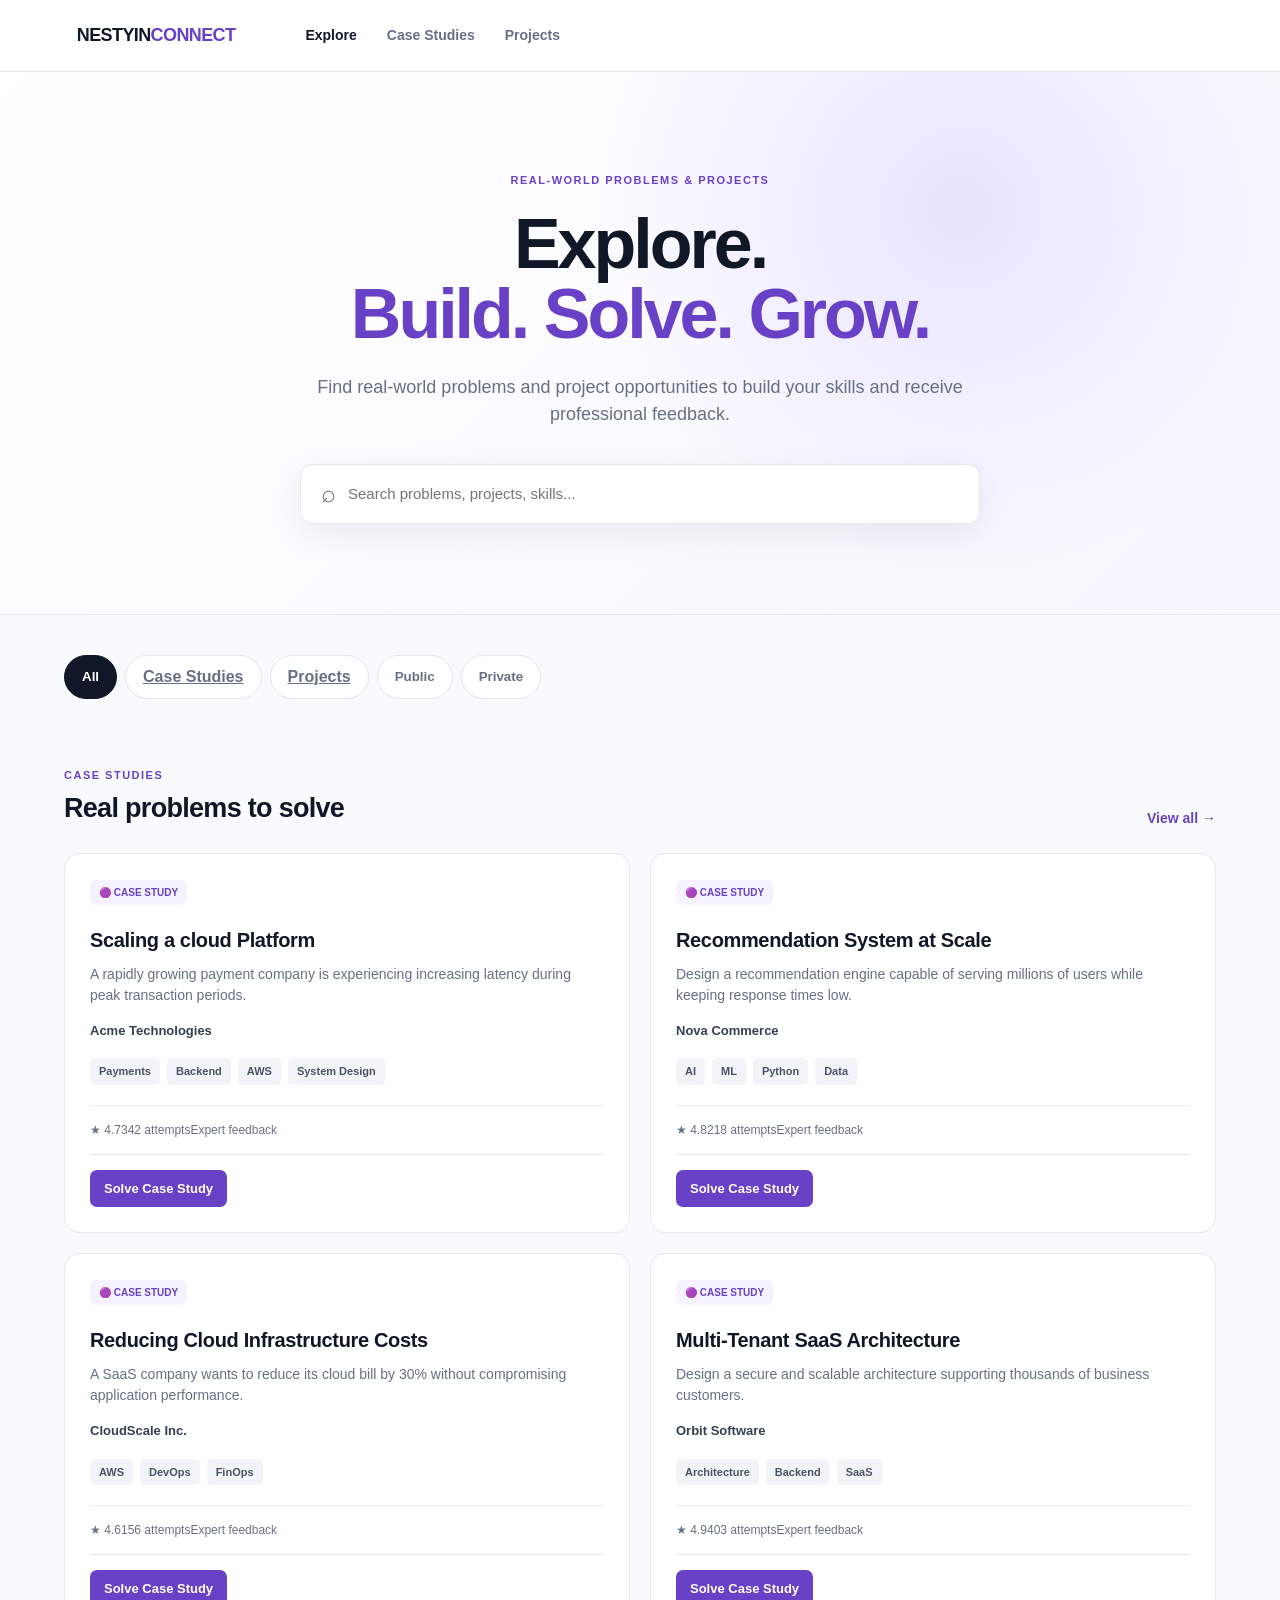
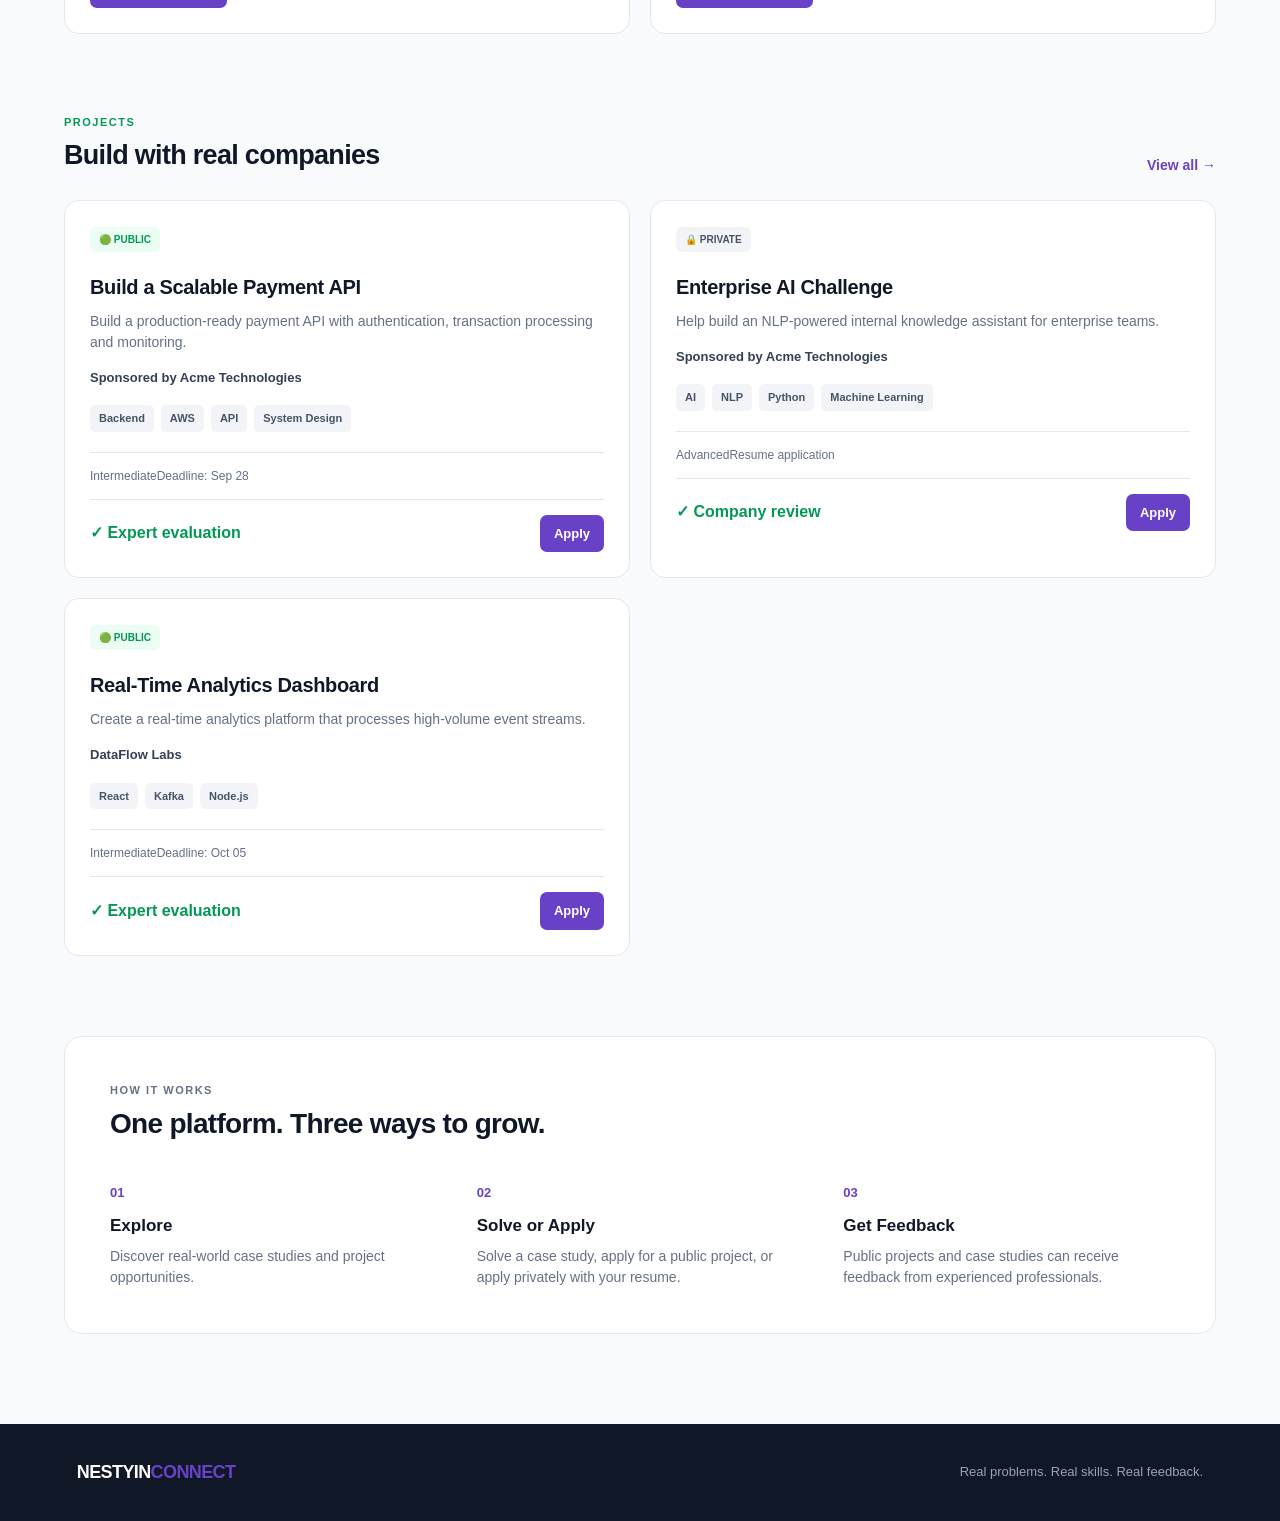
==== commit 40e0dda6: "Route homepage category buttons" ====
--- a/index.html
+++ b/index.html
@@ -33,11 +33,11 @@
       Explore
     </a>
 
-    <a href="view-all.html#case-studies">
+    <a href="case-studies.html">
       Case Studies
     </a>
 
-    <a href="view-all.html#projects">
+    <a href="projects.html">
       Projects
     </a>
 
@@ -107,20 +107,20 @@
   </button>
 
 
-  <button
+  <a
     class="filter"
-    data-filter="case"
+    href="case-studies.html"
   >
     Case Studies
-  </button>
-
-
-  <button
+  </a>
+
+
+  <a
     class="filter"
-    data-filter="project"
+    href="projects.html"
   >
     Projects
-  </button>
+  </a>
 
 
   <button
@@ -164,7 +164,7 @@
     </div>
 
 
-    <a href="#case-studies">
+    <a href="case-studies.html">
       View all →
     </a>
 
@@ -498,7 +498,7 @@
     </div>
 
 
-    <a href="#projects">
+    <a href="projects.html">
       View all →
     </a>
 
@@ -997,7 +997,7 @@
 
 
 
-<script src="app.js"></script>
+<script src="app.js?v=3"></script>
 </body>
 
 </html>
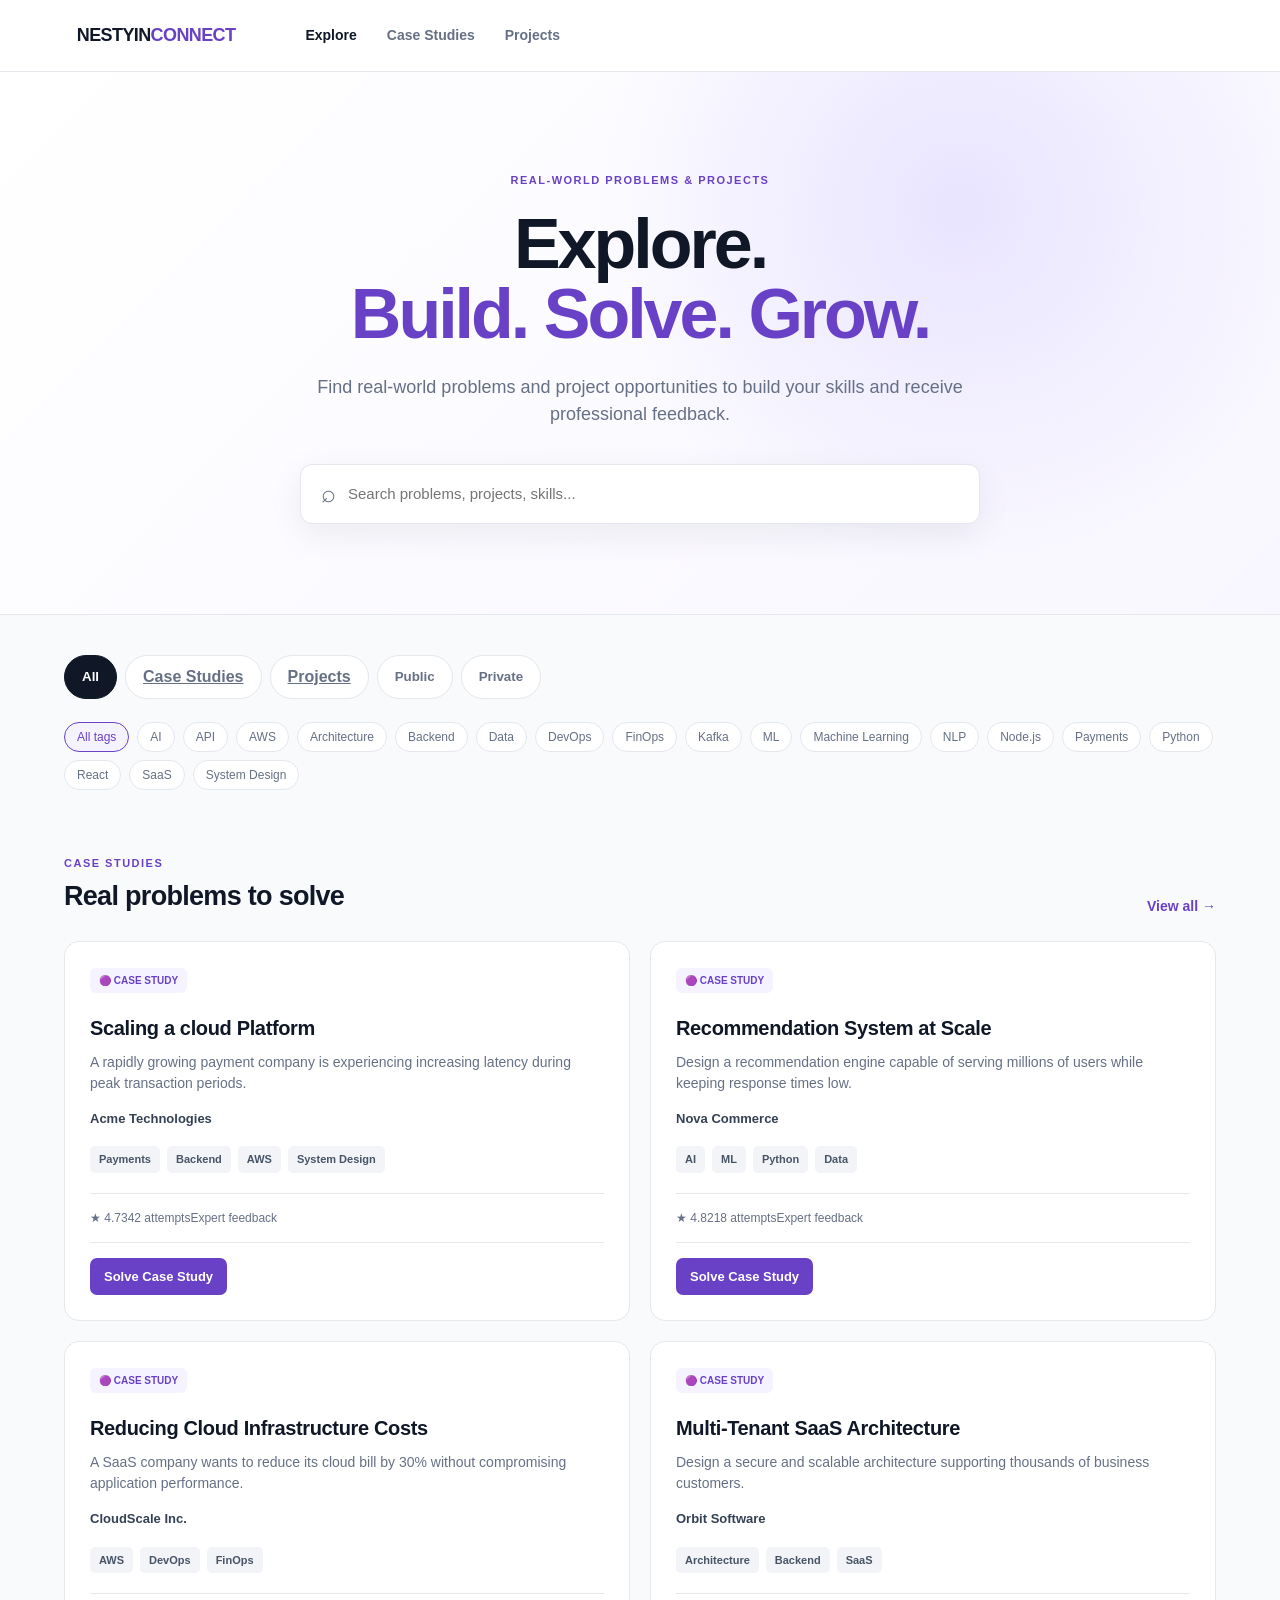
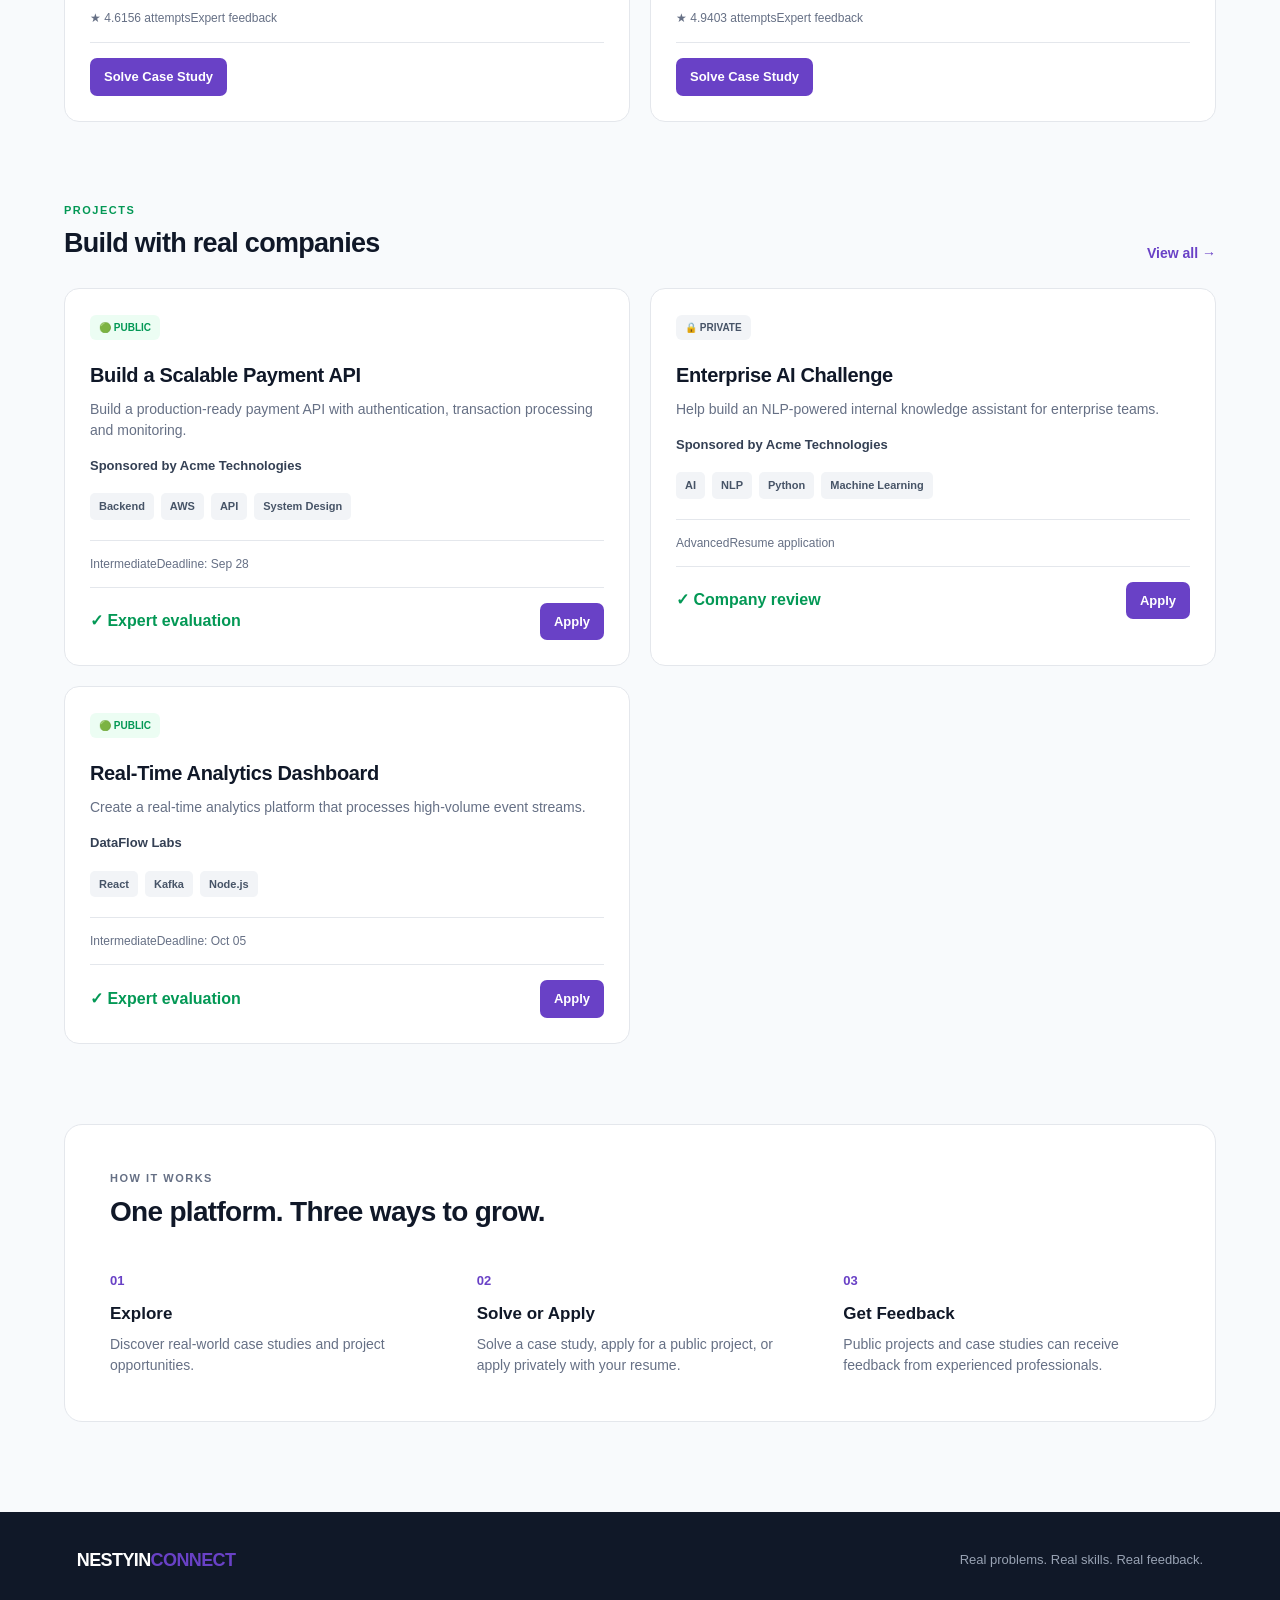
==== commit 95097b56: "Add Explore tag filters" ====
--- a/index.html
+++ b/index.html
@@ -140,6 +140,8 @@
 
 </div>
 
+<div class="tag-filters" id="tagFilters" aria-label="Filter by skill tag"></div>
+
 
 
 <!-- CASE STUDIES -->
@@ -997,7 +999,7 @@
 
 
 
-<script src="app.js?v=3"></script>
+<script src="app.js?v=4"></script>
 </body>
 
 </html>
--- a/style.css
+++ b/style.css
@@ -334,6 +334,29 @@
 
   border-color: #101828;
 
+}
+
+.tag-filters {
+  display: flex;
+  flex-wrap: wrap;
+  gap: 8px;
+  margin: -45px 0 65px;
+}
+
+.tag-filter {
+  border: 1px solid var(--border);
+  background: var(--white);
+  color: var(--muted);
+  padding: 7px 12px;
+  border-radius: 18px;
+  font-size: 12px;
+  cursor: pointer;
+}
+
+.tag-filter.active {
+  background: var(--purple-light);
+  border-color: var(--purple);
+  color: var(--purple);
 }
 
 
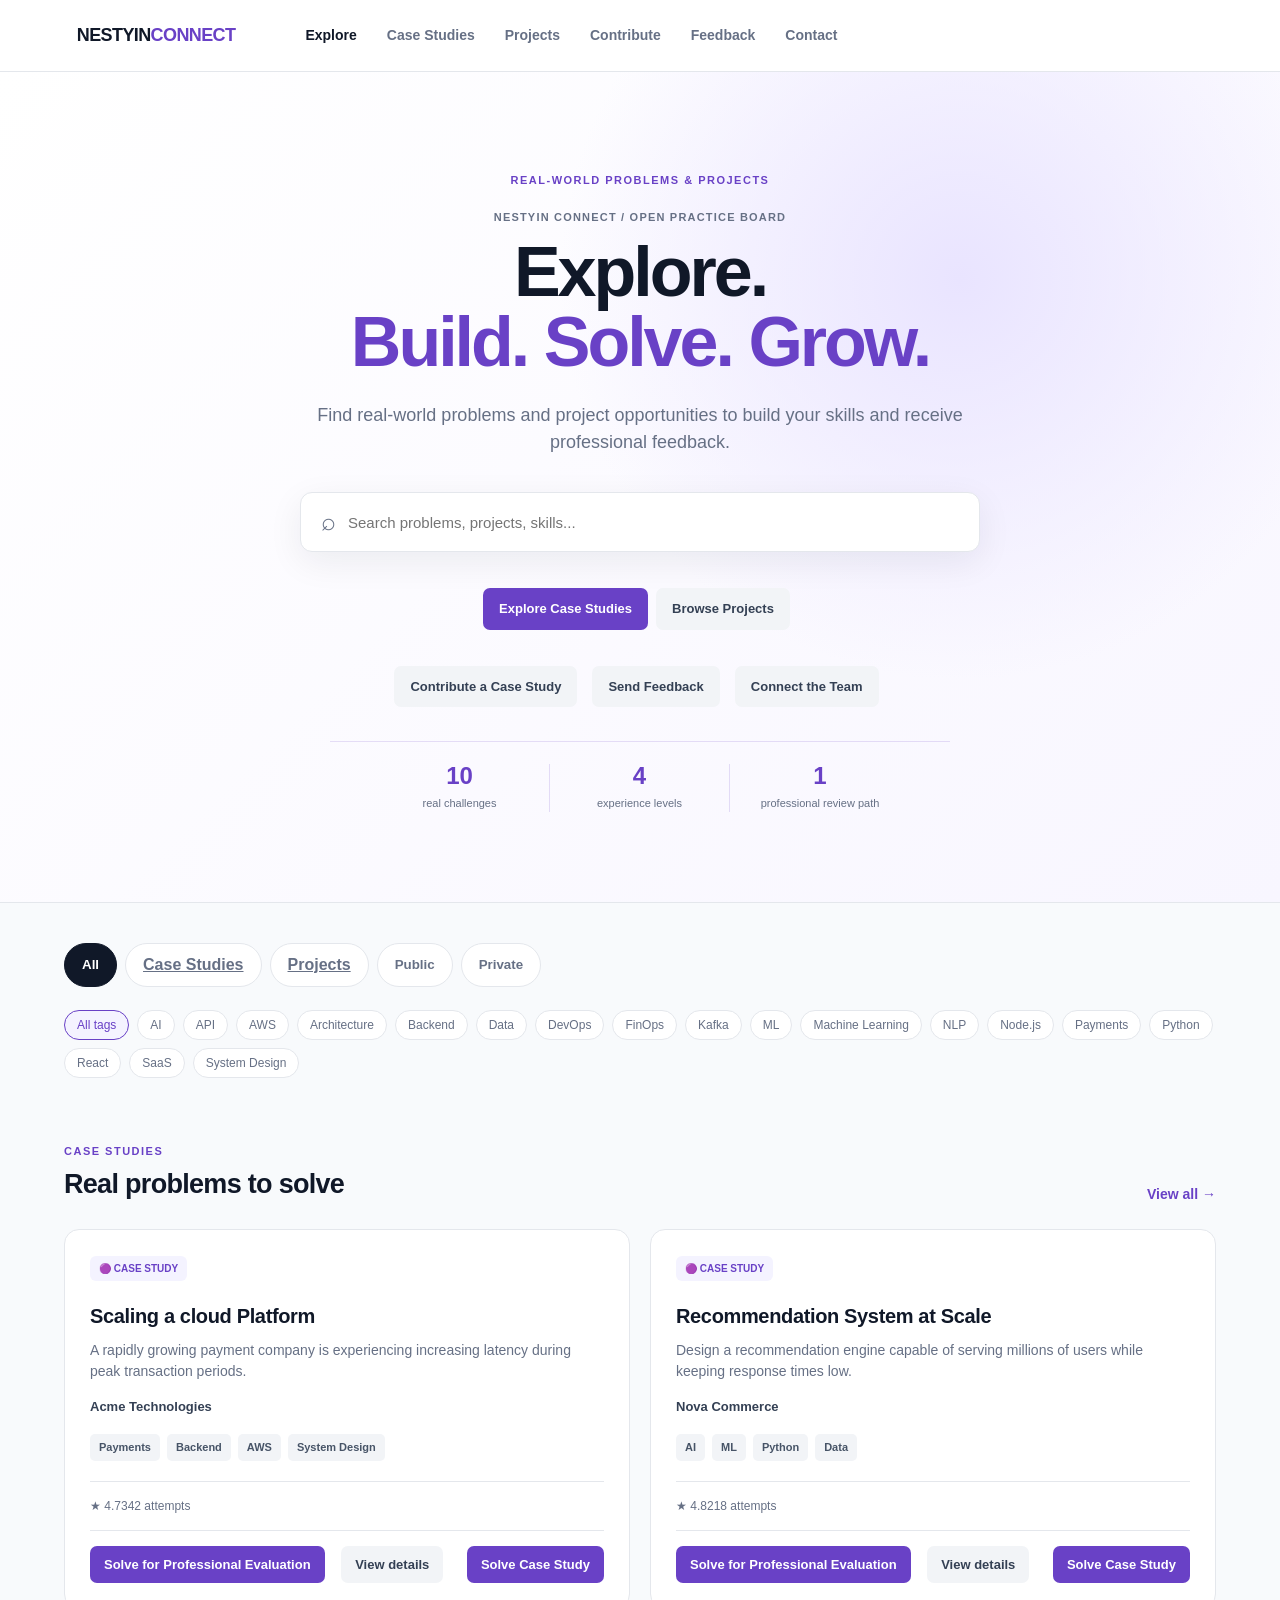
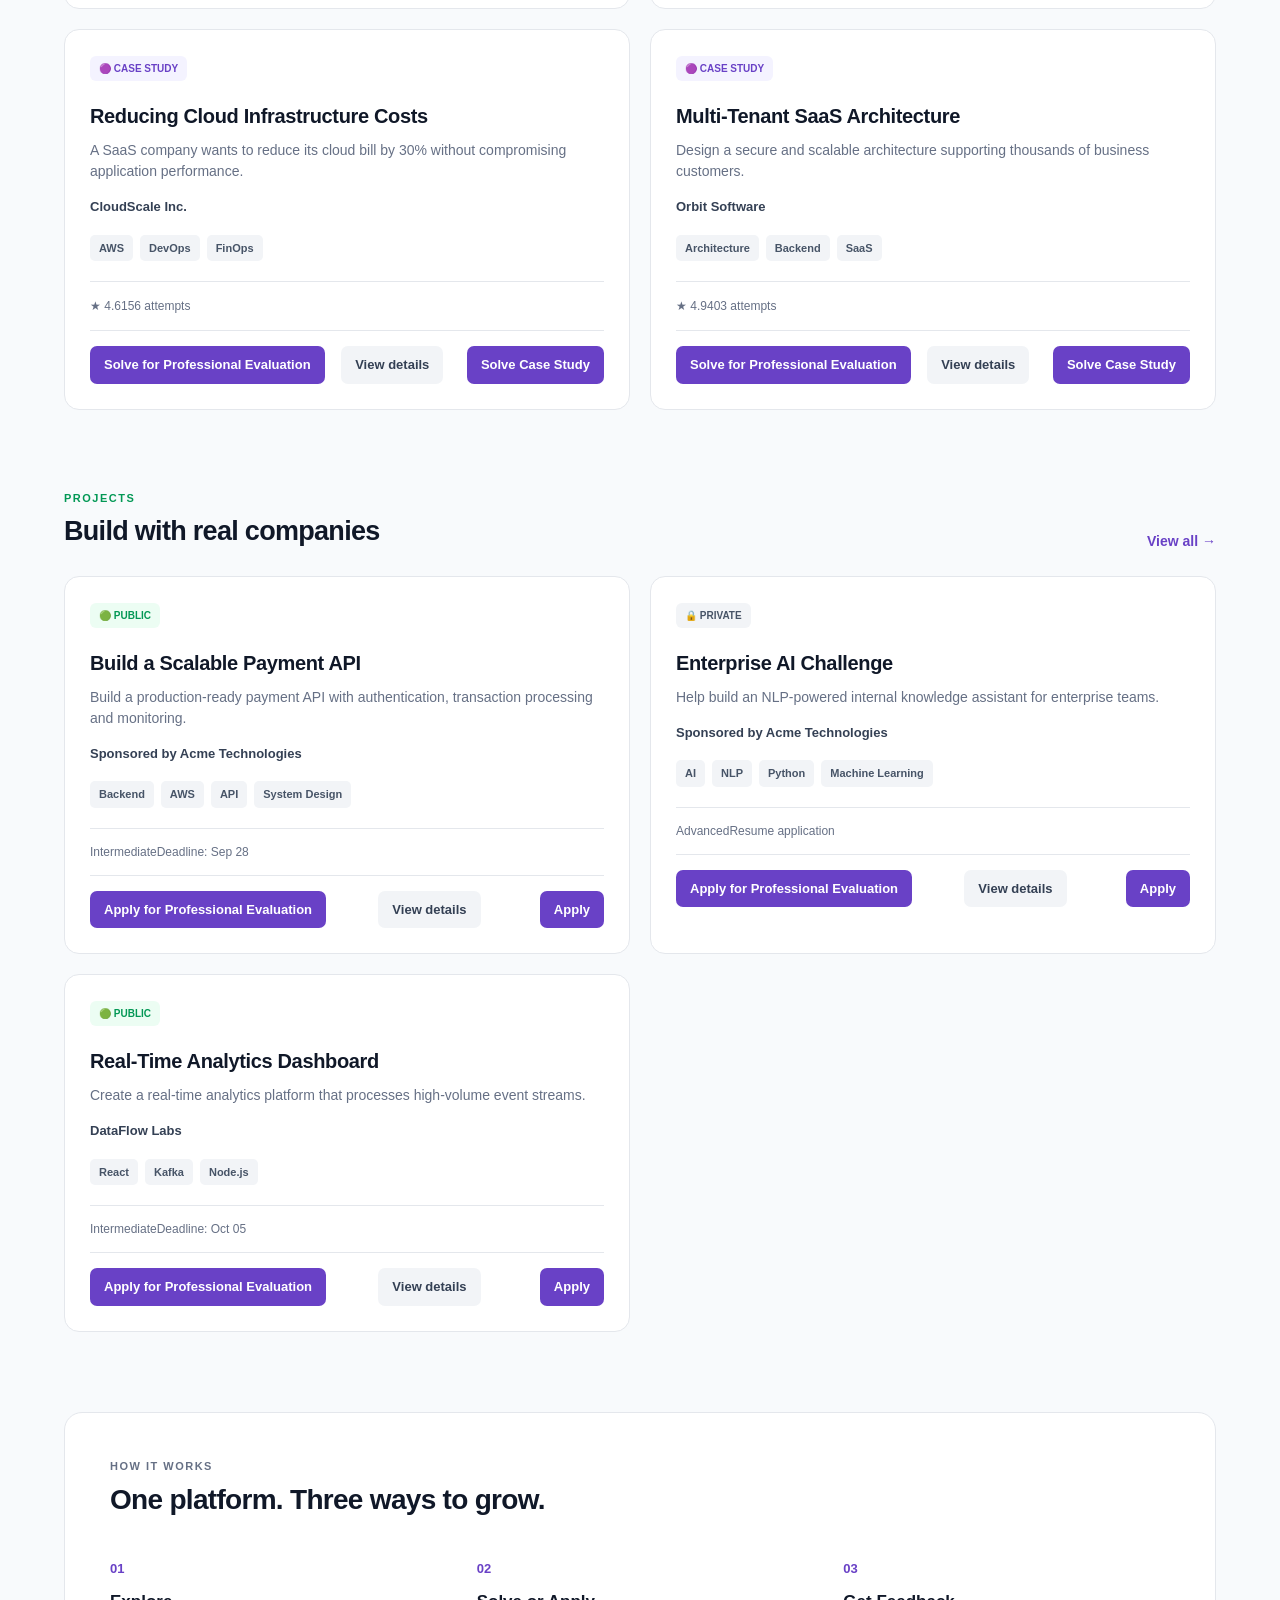
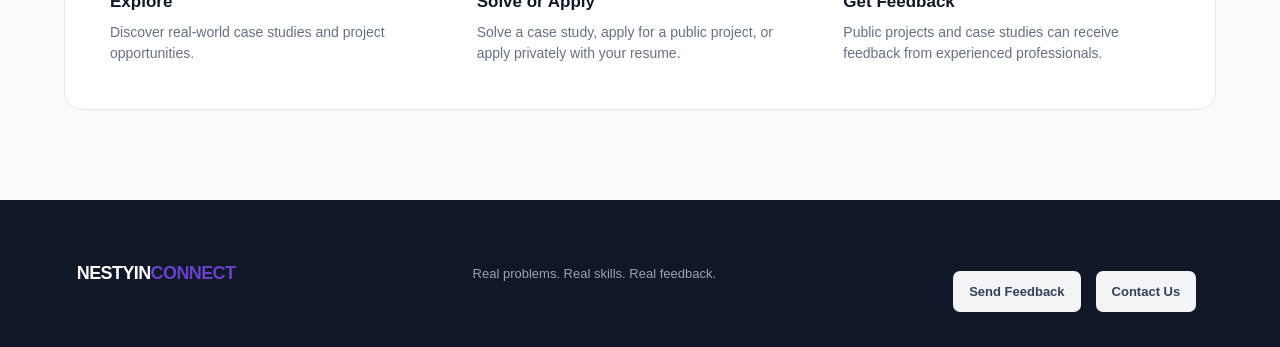
==== commit 1c8547aa: "all" ====
--- a/index.html
+++ b/index.html
@@ -41,6 +41,18 @@
       Projects
     </a>
 
+    <a href="contribute-case-study.html">
+      Contribute
+    </a>
+
+    <a href="contact.html?type=feedback">
+      Feedback
+    </a>
+
+    <a href="contact.html">
+      Contact
+    </a>
+
   </nav>
 
 </header>
@@ -59,6 +71,8 @@
     <div class="eyebrow">
       REAL-WORLD PROBLEMS & PROJECTS
     </div>
+
+    <div class="hero-kicker">NESTYIN CONNECT / OPEN PRACTICE BOARD</div>
 
 
     <h1>
@@ -84,6 +98,29 @@
         placeholder="Search problems, projects, skills..."
       >
 
+    </div>
+
+    <div class="hero-actions hero-primary-actions">
+      <a class="primary button-link" href="case-studies.html">
+        Explore Case Studies
+      </a>
+      <a class="secondary button-link" href="projects.html">
+        Browse Projects
+      </a>
+    </div>
+
+    <div class="hero-actions">
+      <a class="secondary button-link" href="contribute-case-study.html">
+      Contribute a Case Study
+      </a>
+      <a class="secondary button-link" href="contact.html?type=feedback">Send Feedback</a>
+      <a class="secondary button-link" href="contact.html">Connect the Team</a>
+    </div>
+
+    <div class="hero-stats" aria-label="Platform highlights">
+      <div><strong>10</strong><span>real challenges</span></div>
+      <div><strong>4</strong><span>experience levels</span></div>
+      <div><strong>1</strong><span>professional review path</span></div>
     </div>
 
   </div>
@@ -221,8 +258,6 @@
 
         <span>342 attempts</span>
 
-        <span>Expert feedback</span>
-
       </div>
 
 
@@ -231,7 +266,7 @@
         <div>
 
           <a
-            href="case-study.html"
+            href="case-study.html?id=case-payment-scaling"
             class="secondary"
           >
             View
@@ -296,8 +331,6 @@
 
         <span>218 attempts</span>
 
-        <span>Expert feedback</span>
-
       </div>
 
 
@@ -306,7 +339,7 @@
         <div>
 
           <a
-            href="case-study.html"
+            href="case-study.html?id=case-recommendation-scale"
             class="secondary"
           >
             View
@@ -370,8 +403,6 @@
 
         <span>156 attempts</span>
 
-        <span>Expert feedback</span>
-
       </div>
 
 
@@ -380,7 +411,7 @@
         <div>
 
           <a
-            href="case-study.html"
+            href="case-study.html?id=case-cloud-cost-reduction"
             class="secondary"
           >
             View
@@ -443,8 +474,6 @@
 
         <span>403 attempts</span>
 
-        <span>Expert feedback</span>
-
       </div>
 
 
@@ -453,7 +482,7 @@
         <div>
 
           <a
-            href="case-study.html"
+            href="case-study.html?id=case-multitenant-saas"
             class="secondary"
           >
             View
@@ -560,16 +589,25 @@
 
       <div class="card-footer">
 
-        <span class="evaluation">
-          ✓ Expert evaluation
-        </span>
-
-
-        <a
-          href="apply.html?projectId=project-payment-api&type=public"
+        <a
+          href="project.html?id=project-payment-api"
+          class="secondary"
+        >
+          View details
+        </a>
+
+        <a
+          href="apply.html?projectId=project-payment-api&type=public&evaluationType=General+expert+review"
           class="primary"
         >
-          Apply
+          Apply & Expert Review
+        </a>
+
+        <a
+          href="apply.html?projectId=project-payment-api&type=public&evaluationType=Microsoft"
+          class="secondary"
+        >
+          Professional Review
         </a>
 
       </div>
@@ -625,17 +663,24 @@
 
 
       <div class="card-footer">
-
-        <span class="evaluation">
-          ✓ Company review
-        </span>
-
-
-        <a
-          href="apply.html?projectId=project-enterprise-ai&type=private"
+        <a
+          href="project.html?id=project-enterprise-ai"
+          class="secondary"
+        >
+          View details
+        </a>
+        <a
+          href="apply.html?projectId=project-enterprise-ai&type=private&evaluationType=General+expert+review"
           class="primary"
         >
-          Apply
+          Apply & Expert Review
+        </a>
+
+        <a
+          href="apply.html?projectId=project-enterprise-ai&type=private&evaluationType=Microsoft"
+          class="secondary"
+        >
+          Professional Review
         </a>
 
       </div>
@@ -691,16 +736,25 @@
 
       <div class="card-footer">
 
-        <span class="evaluation">
-          ✓ Expert evaluation
-        </span>
-
-
-        <a
-          href="apply.html?projectId=project-realtime-analytics&type=public"
+        <a
+          href="project.html?id=project-realtime-analytics"
+          class="secondary"
+        >
+          View details
+        </a>
+
+        <a
+          href="apply.html?projectId=project-realtime-analytics&type=public&evaluationType=General+expert+review"
           class="primary"
         >
-          Apply
+          Apply & Expert Review
+        </a>
+
+        <a
+          href="apply.html?projectId=project-realtime-analytics&type=public&evaluationType=Google"
+          class="secondary"
+        >
+          Professional Review
         </a>
 
       </div>
@@ -756,17 +810,24 @@
 
 
       <div class="card-footer">
-
-        <span class="evaluation">
-          ✓ Company review
-        </span>
-
-
-        <a
-          href="apply.html?projectId=project-developer-productivity&type=private"
+        <a
+          href="project.html?id=project-developer-productivity"
+          class="secondary"
+        >
+          View details
+        </a>
+        <a
+          href="apply.html?projectId=project-developer-productivity&type=private&evaluationType=General+expert+review"
           class="primary"
         >
-          Apply
+          Apply & Expert Review
+        </a>
+
+        <a
+          href="apply.html?projectId=project-developer-productivity&type=private&evaluationType=Amazon"
+          class="secondary"
+        >
+          Professional Review
         </a>
 
       </div>
@@ -821,17 +882,24 @@
 
 
       <div class="card-footer">
-
-        <span class="evaluation">
-          ✓ Expert evaluation
-        </span>
-
-
-        <a
-          href="apply.html?projectId=project-support-ai&type=public"
+        <a
+          href="project.html?id=project-support-ai"
+          class="secondary"
+        >
+          View details
+        </a>
+        <a
+          href="apply.html?projectId=project-support-ai&type=public&evaluationType=General+expert+review"
           class="primary"
         >
-          Apply
+          Apply & Expert Review
+        </a>
+
+        <a
+          href="apply.html?projectId=project-support-ai&type=public&evaluationType=Google"
+          class="secondary"
+        >
+          Professional Review
         </a>
 
       </div>
@@ -886,17 +954,24 @@
 
 
       <div class="card-footer">
-
-        <span class="evaluation">
-          ✓ Company review
-        </span>
-
-
-        <a
-          href="apply.html?projectId=project-enterprise-migration&type=private"
+        <a
+          href="project.html?id=project-enterprise-migration"
+          class="secondary"
+        >
+          View details
+        </a>
+        <a
+          href="apply.html?projectId=project-enterprise-migration&type=private&evaluationType=General+expert+review"
           class="primary"
         >
-          Apply
+          Apply & Expert Review
+        </a>
+
+        <a
+          href="apply.html?projectId=project-enterprise-migration&type=private&evaluationType=Amazon"
+          class="secondary"
+        >
+          Professional Review
         </a>
 
       </div>
@@ -995,11 +1070,16 @@
     Real problems. Real skills. Real feedback.
   </p>
 
+  <div class="footer-actions">
+    <a class="secondary button-link" href="contact.html?type=feedback">Send Feedback</a>
+    <a class="secondary button-link" href="contact.html">Contact Us</a>
+  </div>
+
 </footer>
 
 
 
-<script src="app.js?v=4"></script>
+<script src="app.js?v=5"></script>
 </body>
 
 </html>
--- a/style.css
+++ b/style.css
@@ -158,6 +158,26 @@
 
 }
 
+.projects-page .hero {
+  padding: 30px 20px 34px;
+}
+
+.projects-page .hero-content {
+  max-width: 1120px;
+  text-align: left;
+}
+
+.projects-page .hero h1 {
+  margin-bottom: 6px;
+  font-size: clamp(34px, 4vw, 48px);
+}
+
+.listing-hero-copy {
+  margin: 0 !important;
+  max-width: none !important;
+  font-size: 16px !important;
+}
+
 
 .hero-content {
 
@@ -167,6 +187,14 @@
 
   text-align: center;
 
+}
+
+.hero-kicker {
+  margin-bottom: 12px;
+  color: var(--muted);
+  font-size: 11px;
+  font-weight: 700;
+  letter-spacing: 1.2px;
 }
 
 
@@ -217,6 +245,47 @@
 
 }
 
+.hero-primary-actions {
+  margin-top: 24px;
+}
+
+.hero-stats {
+  display: flex;
+  justify-content: center;
+  gap: 0;
+  max-width: 620px;
+  margin: 34px auto 0;
+  padding-top: 22px;
+  border-top: 1px solid rgba(105, 65, 198, .16);
+}
+
+.hero-stats div {
+  min-width: 180px;
+  padding: 0 22px;
+  border-right: 1px solid rgba(105, 65, 198, .16);
+}
+
+.hero-stats div:last-child {
+  border-right: 0;
+}
+
+.hero-stats strong,
+.hero-stats span {
+  display: block;
+}
+
+.hero-stats strong {
+  color: var(--purple);
+  font-size: 24px;
+  line-height: 1;
+}
+
+.hero-stats span {
+  margin-top: 7px;
+  color: var(--muted);
+  font-size: 11px;
+}
+
 
 
 /* SEARCH */
@@ -270,6 +339,160 @@
 
   font-size: 15px;
 
+}
+
+.projects-page .search-box {
+  max-width: 920px;
+  height: 52px;
+  margin: 18px 0 0;
+}
+
+.projects-page .search-box button {
+  flex: 0 0 auto;
+  min-height: 40px;
+  padding: 0 18px;
+  color: white;
+  background: var(--purple);
+  border: 0;
+  border-radius: 7px;
+  font: inherit;
+  font-size: 13px;
+  font-weight: 750;
+  cursor: pointer;
+}
+
+.projects-page .search-box button:hover {
+  background: #53389e;
+}
+
+.category-picker {
+  position: relative;
+  display: block;
+}
+
+.project-filter-bar {
+  display: flex;
+  flex-wrap: wrap;
+  align-items: flex-start;
+  gap: 12px;
+  margin-bottom: 42px;
+}
+
+.project-browser {
+  display: grid;
+  grid-template-columns: 240px minmax(0, 1fr);
+  gap: 30px;
+  align-items: start;
+}
+
+.case-browser {
+  display: grid;
+  grid-template-columns: 240px minmax(0, 1fr);
+  gap: 30px;
+  align-items: start;
+}
+
+.project-filter-sidebar {
+  position: sticky;
+  top: 94px;
+  padding: 18px;
+  background: white;
+  border: 1px solid var(--border);
+  border-radius: 12px;
+  box-shadow: 0 8px 24px rgba(16, 24, 40, .05);
+}
+
+.filter-sidebar-heading {
+  margin-bottom: 14px;
+  color: var(--text);
+  font-size: 14px;
+  font-weight: 800;
+}
+
+.project-results-summary {
+  margin: 0 0 16px;
+  color: var(--muted);
+  font-size: 13px;
+}
+
+.project-filter-sidebar .project-filter-bar {
+  display: grid;
+  gap: 10px;
+  margin-bottom: 0;
+}
+
+.category-picker-button {
+  width: 100%;
+  min-width: 0;
+  min-height: 46px;
+  padding: 0 42px 0 14px;
+  text-align: left;
+  color: var(--text);
+  background: white;
+  border: 1px solid #d0d5dd;
+  border-radius: 9px;
+  box-shadow: 0 5px 16px rgba(16, 24, 40, .06);
+  font: inherit;
+  font-weight: 500;
+  cursor: pointer;
+}
+
+.category-picker-button::after {
+  content: "v";
+  position: absolute;
+  right: 16px;
+  top: 13px;
+  color: var(--purple);
+  font-size: 14px;
+  font-weight: 850;
+  pointer-events: none;
+}
+
+.category-picker-button[aria-expanded="true"]::after {
+  content: "^";
+}
+
+.category-picker-button:focus {
+  outline: 3px solid rgba(105, 65, 198, .14);
+  border-color: var(--purple);
+}
+
+.category-picker-menu {
+  position: absolute;
+  top: calc(100% + 8px);
+  left: 0;
+  z-index: 10;
+  width: 260px;
+  padding: 8px;
+  background: white;
+  border: 1px solid var(--border);
+  border-radius: 10px;
+  box-shadow: 0 16px 35px rgba(16, 24, 40, .14);
+  max-height: 300px;
+  overflow-y: auto;
+}
+
+.category-picker-menu label {
+  display: flex;
+  align-items: center;
+  gap: 10px;
+  padding: 11px 10px;
+  color: #344054;
+  border-radius: 7px;
+  font-size: 13px;
+  font-weight: 650;
+  cursor: pointer;
+}
+
+.category-picker-menu label:hover {
+  background: var(--purple-light);
+  color: var(--purple);
+}
+
+.category-picker-menu input {
+  width: 17px;
+  height: 17px;
+  accent-color: var(--purple);
 }
 
 
@@ -693,6 +916,36 @@
 
 }
 
+.hero-actions,
+.footer-actions {
+  display: flex;
+  flex-wrap: wrap;
+  justify-content: center;
+  gap: 8px;
+  margin-top: 12px;
+}
+
+.listing-actions {
+  display: flex;
+  justify-content: center;
+  flex-wrap: wrap;
+  gap: 8px;
+  margin-top: 18px;
+}
+
+.contribution-actions {
+  display: flex;
+  flex-wrap: wrap;
+  gap: 10px;
+  margin: 0 auto 24px;
+  max-width: 760px;
+}
+
+.button-link {
+  display: inline-block;
+  text-decoration: none;
+}
+
 
 .evaluation {
 
@@ -844,6 +1097,57 @@
   }
 
 
+  .projects-page .search-box {
+
+    height: auto;
+    min-height: 56px;
+    padding: 8px 10px 8px 16px;
+
+  }
+
+
+  .projects-page .search-box button {
+
+    padding: 0 12px;
+    font-size: 12px;
+
+  }
+
+
+  .project-browser {
+
+    grid-template-columns: 1fr;
+
+  }
+
+  .case-browser {
+    grid-template-columns: 1fr;
+  }
+
+
+  .project-filter-sidebar {
+
+    position: static;
+
+  }
+
+
+  .hero-stats {
+
+    align-items: stretch;
+
+  }
+
+
+  .hero-stats div {
+
+    min-width: 0;
+    flex: 1;
+    padding: 0 10px;
+
+  }
+
+
   .content {
 
     padding: 30px 18px 70px;
@@ -861,6 +1165,13 @@
   .steps {
 
     grid-template-columns: 1fr;
+
+  }
+
+
+  .detail-panel {
+
+    position: static;
 
   }
 
@@ -930,12 +1241,56 @@
   font-size: 17px;
 }
 
+.detail-copy ul {
+  display: grid;
+  gap: 10px;
+  padding-left: 22px;
+  color: #344054;
+  font-size: 16px;
+}
+
+.detail-copy li {
+  padding-left: 4px;
+}
+
+#metaSummary {
+  display: flex;
+  flex-wrap: wrap;
+  gap: 9px;
+  margin: 22px 0 8px;
+}
+
+.detail-meta-chip {
+  display: grid;
+  gap: 2px;
+  min-width: 145px;
+  padding: 9px 12px;
+  color: #344054;
+  background: white;
+  border: 1px solid var(--border);
+  border-radius: 8px;
+  font-size: 12px;
+}
+
+.detail-meta-chip strong {
+  color: var(--muted);
+  font-size: 10px;
+  letter-spacing: .4px;
+  text-transform: uppercase;
+}
+
+.detail-meta-chip span {
+  font-weight: 700;
+}
+
 .detail-lead {
   max-width: 680px;
   margin-bottom: 20px;
 }
 
 .detail-panel {
+  position: sticky;
+  top: 96px;
   padding: 28px;
   background: white;
   border: 1px solid var(--border);
